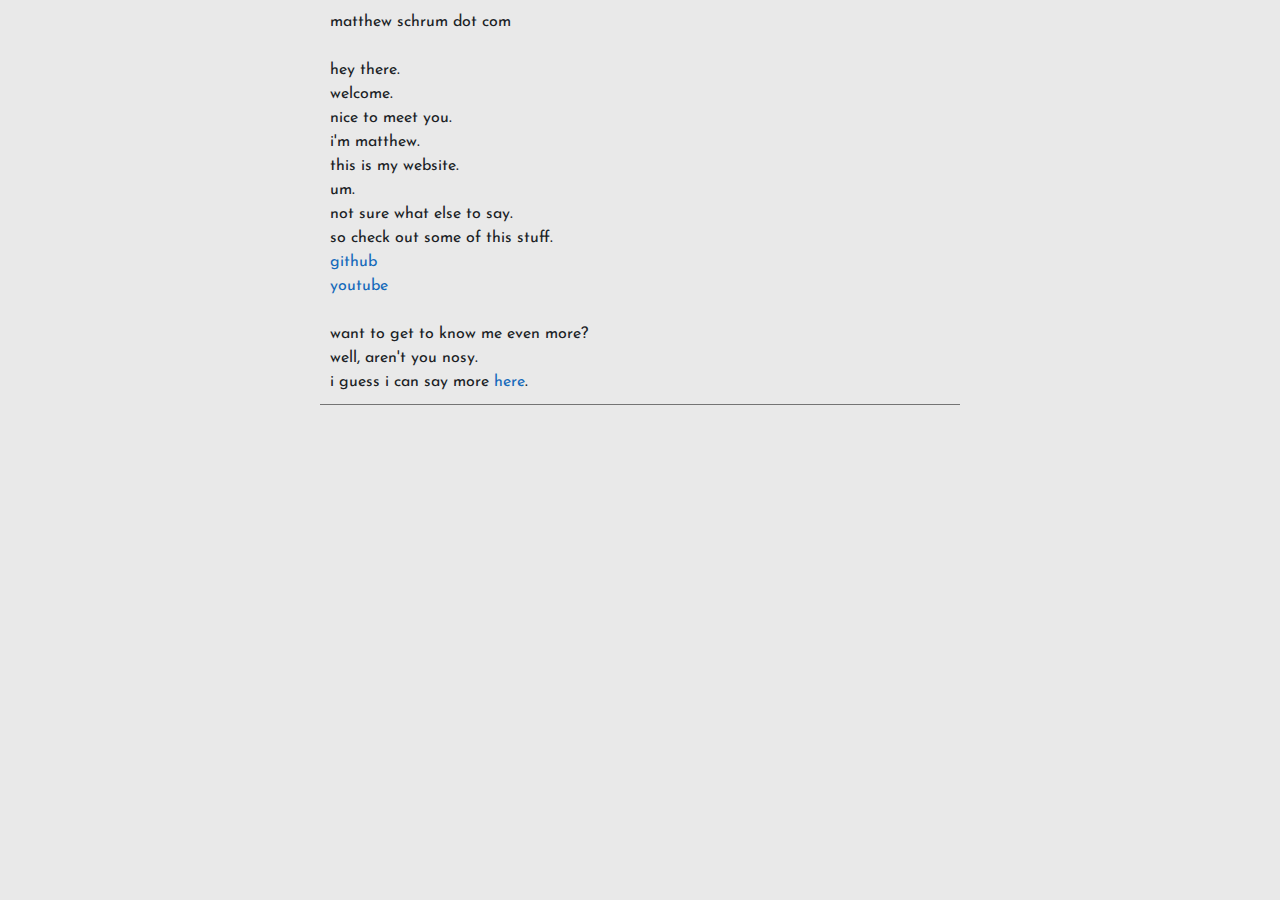
==== index.html @ 17025ac1 "initial commit" ====
<!DOCTYPE html>
<html lang="zxx">

<head>
    <meta charset="UTF-8">
    <meta name="description" content="matthewschrum.com">
    <meta name="keywords" content="programming, art, portfolio, resume, personal, gaming, developer, development">
    <meta name="viewport" content="width=device-width, initial-scale=1.0">
    <meta http-equiv="X-UA-Compatible" content="ie=edge">
    <title>matthew schrum</title>

    <!-- Google Font -->
    <link href="https://fonts.googleapis.com/css2?family=Play:wght@400;700&display=swap" rel="stylesheet">
    <link href="https://fonts.googleapis.com/css2?family=Josefin+Sans:wght@300;400;500;600;700&display=swap"
        rel="stylesheet">

    <!-- Css Styles -->
    <link rel="stylesheet" href="css/bootstrap.min.css" type="text/css">
    <link rel="stylesheet" href="css/font-awesome.min.css" type="text/css">
    <link rel="stylesheet" href="css/elegant-icons.css" type="text/css">
    <link rel="stylesheet" href="css/owl.carousel.min.css" type="text/css">
    <link rel="stylesheet" href="css/magnific-popup.css" type="text/css">
    <link rel="stylesheet" href="css/slicknav.min.css" type="text/css">
    <link rel="stylesheet" href="css/style.css" type="text/css">
	<link rel="stylesheet" href="css/custom.css" type="text/css">
</head>

<body>
    <!-- Page Preloder -->
    <div id="preloder">
        <div class="loader"></div>
    </div>
	
	<div class="maincontent">
		matthew schrum dot com<br/><br />
		hey there.<br />
		welcome.<br />
		nice to meet you.<br />
		i'm matthew.<br />
		this is my website.<br />
		um.<br />
		not sure what else to say.<br />
		so check out some of this stuff.<br />
		<a href="https://github.com/Slyvr">github</a><br />
		<a href="https://www.youtube.com/channel/UCF1z8R_51gC4aacyE3We5DA">youtube</a><br /><br />
		want to get to know me even more?<br />
		well, aren't you nosy.<br />
		i guess i can say more <a href="about.html">here</a>.<br />
		
	</div>

    <!-- Js Plugins -->
    <script src="js/jquery-3.3.1.min.js"></script>
    <script src="js/bootstrap.min.js"></script>
    <script src="js/jquery.magnific-popup.min.js"></script>
    <script src="js/mixitup.min.js"></script>
    <script src="js/masonry.pkgd.min.js"></script>
    <script src="js/jquery.slicknav.js"></script>
    <script src="js/owl.carousel.min.js"></script>
    <script src="js/main.js"></script>
</body>

</html>
---- css/elegant-icons.css ----
@font-face {
	font-family: 'ElegantIcons';
	src:url('../fonts/ElegantIcons.eot');
	src:url('../fonts/ElegantIcons.eot?#iefix') format('embedded-opentype'),
		url('../fonts/ElegantIcons.woff') format('woff'),
		url('../fonts/ElegantIcons.ttf') format('truetype'),
		url('../fonts/ElegantIcons.svg#ElegantIcons') format('svg');
	font-weight: normal;
	font-style: normal;
}

/* Use the following CSS code if you want to use data attributes for inserting your icons */
[data-icon]:before {
	font-family: 'ElegantIcons';
	content: attr(data-icon);
	speak: none;
	font-weight: normal;
	font-variant: normal;
	text-transform: none;
	line-height: 1;
	-webkit-font-smoothing: antialiased;
	-moz-osx-font-smoothing: grayscale;
}

/* Use the following CSS code if you want to have a class per icon */
/*
Instead of a list of all class selectors,
you can use the generic selector below, but it's slower:
[class*="your-class-prefix"] {
*/
.arrow_up, .arrow_down, .arrow_left, .arrow_right, .arrow_left-up, .arrow_right-up, .arrow_right-down, .arrow_left-down, .arrow-up-down, .arrow_up-down_alt, .arrow_left-right_alt, .arrow_left-right, .arrow_expand_alt2, .arrow_expand_alt, .arrow_condense, .arrow_expand, .arrow_move, .arrow_carrot-up, .arrow_carrot-down, .arrow_carrot-left, .arrow_carrot-right, .arrow_carrot-2up, .arrow_carrot-2down, .arrow_carrot-2left, .arrow_carrot-2right, .arrow_carrot-up_alt2, .arrow_carrot-down_alt2, .arrow_carrot-left_alt2, .arrow_carrot-right_alt2, .arrow_carrot-2up_alt2, .arrow_carrot-2down_alt2, .arrow_carrot-2left_alt2, .arrow_carrot-2right_alt2, .arrow_triangle-up, .arrow_triangle-down, .arrow_triangle-left, .arrow_triangle-right, .arrow_triangle-up_alt2, .arrow_triangle-down_alt2, .arrow_triangle-left_alt2, .arrow_triangle-right_alt2, .arrow_back, .icon_minus-06, .icon_plus, .icon_close, .icon_check, .icon_minus_alt2, .icon_plus_alt2, .icon_close_alt2, .icon_check_alt2, .icon_zoom-out_alt, .icon_zoom-in_alt, .icon_search, .icon_box-empty, .icon_box-selected, .icon_minus-box, .icon_plus-box, .icon_box-checked, .icon_circle-empty, .icon_circle-slelected, .icon_stop_alt2, .icon_stop, .icon_pause_alt2, .icon_pause, .icon_menu, .icon_menu-square_alt2, .icon_menu-circle_alt2, .icon_ul, .icon_ol, .icon_adjust-horiz, .icon_adjust-vert, .icon_document_alt, .icon_documents_alt, .icon_pencil, .icon_pencil-edit_alt, .icon_pencil-edit, .icon_folder-alt, .icon_folder-open_alt, .icon_folder-add_alt, .icon_info_alt, .icon_error-oct_alt, .icon_error-circle_alt, .icon_error-triangle_alt, .icon_question_alt2, .icon_question, .icon_comment_alt, .icon_chat_alt, .icon_vol-mute_alt, .icon_volume-low_alt, .icon_volume-high_alt, .icon_quotations, .icon_quotations_alt2, .icon_clock_alt, .icon_lock_alt, .icon_lock-open_alt, .icon_key_alt, .icon_cloud_alt, .icon_cloud-upload_alt, .icon_cloud-download_alt, .icon_image, .icon_images, .icon_lightbulb_alt, .icon_gift_alt, .icon_house_alt, .icon_genius, .icon_mobile, .icon_tablet, .icon_laptop, .icon_desktop, .icon_camera_alt, .icon_mail_alt, .icon_cone_alt, .icon_ribbon_alt, .icon_bag_alt, .icon_creditcard, .icon_cart_alt, .icon_paperclip, .icon_tag_alt, .icon_tags_alt, .icon_trash_alt, .icon_cursor_alt, .icon_mic_alt, .icon_compass_alt, .icon_pin_alt, .icon_pushpin_alt, .icon_map_alt, .icon_drawer_alt, .icon_toolbox_alt, .icon_book_alt, .icon_calendar, .icon_film, .icon_table, .icon_contacts_alt, .icon_headphones, .icon_lifesaver, .icon_piechart, .icon_refresh, .icon_link_alt, .icon_link, .icon_loading, .icon_blocked, .icon_archive_alt, .icon_heart_alt, .icon_star_alt, .icon_star-half_alt, .icon_star, .icon_star-half, .icon_tools, .icon_tool, .icon_cog, .icon_cogs, .arrow_up_alt, .arrow_down_alt, .arrow_left_alt, .arrow_right_alt, .arrow_left-up_alt, .arrow_right-up_alt, .arrow_right-down_alt, .arrow_left-down_alt, .arrow_condense_alt, .arrow_expand_alt3, .arrow_carrot_up_alt, .arrow_carrot-down_alt, .arrow_carrot-left_alt, .arrow_carrot-right_alt, .arrow_carrot-2up_alt, .arrow_carrot-2dwnn_alt, .arrow_carrot-2left_alt, .arrow_carrot-2right_alt, .arrow_triangle-up_alt, .arrow_triangle-down_alt, .arrow_triangle-left_alt, .arrow_triangle-right_alt, .icon_minus_alt, .icon_plus_alt, .icon_close_alt, .icon_check_alt, .icon_zoom-out, .icon_zoom-in, .icon_stop_alt, .icon_menu-square_alt, .icon_menu-circle_alt, .icon_document, .icon_documents, .icon_pencil_alt, .icon_folder, .icon_folder-open, .icon_folder-add, .icon_folder_upload, .icon_folder_download, .icon_info, .icon_error-circle, .icon_error-oct, .icon_error-triangle, .icon_question_alt, .icon_comment, .icon_chat, .icon_vol-mute, .icon_volume-low, .icon_volume-high, .icon_quotations_alt, .icon_clock, .icon_lock, .icon_lock-open, .icon_key, .icon_cloud, .icon_cloud-upload, .icon_cloud-download, .icon_lightbulb, .icon_gift, .icon_house, .icon_camera, .icon_mail, .icon_cone, .icon_ribbon, .icon_bag, .icon_cart, .icon_tag, .icon_tags, .icon_trash, .icon_cursor, .icon_mic, .icon_compass, .icon_pin, .icon_pushpin, .icon_map, .icon_drawer, .icon_toolbox, .icon_book, .icon_contacts, .icon_archive, .icon_heart, .icon_profile, .icon_group, .icon_grid-2x2, .icon_grid-3x3, .icon_music, .icon_pause_alt, .icon_phone, .icon_upload, .icon_download, .social_facebook, .social_twitter, .social_pinterest, .social_googleplus, .social_tumblr, .social_tumbleupon, .social_wordpress, .social_instagram, .social_dribbble, .social_vimeo, .social_linkedin, .social_rss, .social_deviantart, .social_share, .social_myspace, .social_skype, .social_youtube, .social_picassa, .social_googledrive, .social_flickr, .social_blogger, .social_spotify, .social_delicious, .social_facebook_circle, .social_twitter_circle, .social_pinterest_circle, .social_googleplus_circle, .social_tumblr_circle, .social_stumbleupon_circle, .social_wordpress_circle, .social_instagram_circle, .social_dribbble_circle, .social_vimeo_circle, .social_linkedin_circle, .social_rss_circle, .social_deviantart_circle, .social_share_circle, .social_myspace_circle, .social_skype_circle, .social_youtube_circle, .social_picassa_circle, .social_googledrive_alt2, .social_flickr_circle, .social_blogger_circle, .social_spotify_circle, .social_delicious_circle, .social_facebook_square, .social_twitter_square, .social_pinterest_square, .social_googleplus_square, .social_tumblr_square, .social_stumbleupon_square, .social_wordpress_square, .social_instagram_square, .social_dribbble_square, .social_vimeo_square, .social_linkedin_square, .social_rss_square, .social_deviantart_square, .social_share_square, .social_myspace_square, .social_skype_square, .social_youtube_square, .social_picassa_square, .social_googledrive_square, .social_flickr_square, .social_blogger_square, .social_spotify_square, .social_delicious_square, .icon_printer, .icon_calulator, .icon_building, .icon_floppy, .icon_drive, .icon_search-2, .icon_id, .icon_id-2, .icon_puzzle, .icon_like, .icon_dislike, .icon_mug, .icon_currency, .icon_wallet, .icon_pens, .icon_easel, .icon_flowchart, .icon_datareport, .icon_briefcase, .icon_shield, .icon_percent, .icon_globe, .icon_globe-2, .icon_target, .icon_hourglass, .icon_balance, .icon_rook, .icon_printer-alt, .icon_calculator_alt, .icon_building_alt, .icon_floppy_alt, .icon_drive_alt, .icon_search_alt, .icon_id_alt, .icon_id-2_alt, .icon_puzzle_alt, .icon_like_alt, .icon_dislike_alt, .icon_mug_alt, .icon_currency_alt, .icon_wallet_alt, .icon_pens_alt, .icon_easel_alt, .icon_flowchart_alt, .icon_datareport_alt, .icon_briefcase_alt, .icon_shield_alt, .icon_percent_alt, .icon_globe_alt, .icon_clipboard {
	font-family: 'ElegantIcons';
	speak: none;
	font-style: normal;
	font-weight: normal;
	font-variant: normal;
	text-transform: none;
	line-height: 1;
	-webkit-font-smoothing: antialiased;
}
.arrow_up:before {
	content: "\21";
}
.arrow_down:before {
	content: "\22";
}
.arrow_left:before {
	content: "\23";
}
.arrow_right:before {
	content: "\24";
}
.arrow_left-up:before {
	content: "\25";
}
.arrow_right-up:before {
	content: "\26";
}
.arrow_right-down:before {
	content: "\27";
}
.arrow_left-down:before {
	content: "\28";
}
.arrow-up-down:before {
	content: "\29";
}
.arrow_up-down_alt:before {
	content: "\2a";
}
.arrow_left-right_alt:before {
	content: "\2b";
}
.arrow_left-right:before {
	content: "\2c";
}
.arrow_expand_alt2:before {
	content: "\2d";
}
.arrow_expand_alt:before {
	content: "\2e";
}
.arrow_condense:before {
	content: "\2f";
}
.arrow_expand:before {
	content: "\30";
}
.arrow_move:before {
	content: "\31";
}
.arrow_carrot-up:before {
	content: "\32";
}
.arrow_carrot-down:before {
	content: "\33";
}
.arrow_carrot-left:before {
	content: "\34";
}
.arrow_carrot-right:before {
	content: "\35";
}
.arrow_carrot-2up:before {
	content: "\36";
}
.arrow_carrot-2down:before {
	content: "\37";
}
.arrow_carrot-2left:before {
	content: "\38";
}
.arrow_carrot-2right:before {
	content: "\39";
}
.arrow_carrot-up_alt2:before {
	content: "\3a";
}
.arrow_carrot-down_alt2:before {
	content: "\3b";
}
.arrow_carrot-left_alt2:before {
	content: "\3c";
}
.arrow_carrot-right_alt2:before {
	content: "\3d";
}
.arrow_carrot-2up_alt2:before {
	content: "\3e";
}
.arrow_carrot-2down_alt2:before {
	content: "\3f";
}
.arrow_carrot-2left_alt2:before {
	content: "\40";
}
.arrow_carrot-2right_alt2:before {
	content: "\41";
}
.arrow_triangle-up:before {
	content: "\42";
}
.arrow_triangle-down:before {
	content: "\43";
}
.arrow_triangle-left:before {
	content: "\44";
}
.arrow_triangle-right:before {
	content: "\45";
}
.arrow_triangle-up_alt2:before {
	content: "\46";
}
.arrow_triangle-down_alt2:before {
	content: "\47";
}
.arrow_triangle-left_alt2:before {
	content: "\48";
}
.arrow_triangle-right_alt2:before {
	content: "\49";
}
.arrow_back:before {
	content: "\4a";
}
.icon_minus-06:before {
	content: "\4b";
}
.icon_plus:before {
	content: "\4c";
}
.icon_close:before {
	content: "\4d";
}
.icon_check:before {
	content: "\4e";
}
.icon_minus_alt2:before {
	content: "\4f";
}
.icon_plus_alt2:before {
	content: "\50";
}
.icon_close_alt2:before {
	content: "\51";
}
.icon_check_alt2:before {
	content: "\52";
}
.icon_zoom-out_alt:before {
	content: "\53";
}
.icon_zoom-in_alt:before {
	content: "\54";
}
.icon_search:before {
	content: "\55";
}
.icon_box-empty:before {
	content: "\56";
}
.icon_box-selected:before {
	content: "\57";
}
.icon_minus-box:before {
	content: "\58";
}
.icon_plus-box:before {
	content: "\59";
}
.icon_box-checked:before {
	content: "\5a";
}
.icon_circle-empty:before {
	content: "\5b";
}
.icon_circle-slelected:before {
	content: "\5c";
}
.icon_stop_alt2:before {
	content: "\5d";
}
.icon_stop:before {
	content: "\5e";
}
.icon_pause_alt2:before {
	content: "\5f";
}
.icon_pause:before {
	content: "\60";
}
.icon_menu:before {
	content: "\61";
}
.icon_menu-square_alt2:before {
	content: "\62";
}
.icon_menu-circle_alt2:before {
	content: "\63";
}
.icon_ul:before {
	content: "\64";
}
.icon_ol:before {
	content: "\65";
}
.icon_adjust-horiz:before {
	content: "\66";
}
.icon_adjust-vert:before {
	content: "\67";
}
.icon_document_alt:before {
	content: "\68";
}
.icon_documents_alt:before {
	content: "\69";
}
.icon_pencil:before {
	content: "\6a";
}
.icon_pencil-edit_alt:before {
	content: "\6b";
}
.icon_pencil-edit:before {
	content: "\6c";
}
.icon_folder-alt:before {
	content: "\6d";
}
.icon_folder-open_alt:before {
	content: "\6e";
}
.icon_folder-add_alt:before {
	content: "\6f";
}
.icon_info_alt:before {
	content: "\70";
}
.icon_error-oct_alt:before {
	content: "\71";
}
.icon_error-circle_alt:before {
	content: "\72";
}
.icon_error-triangle_alt:before {
	content: "\73";
}
.icon_question_alt2:before {
	content: "\74";
}
.icon_question:before {
	content: "\75";
}
.icon_comment_alt:before {
	content: "\76";
}
.icon_chat_alt:before {
	content: "\77";
}
.icon_vol-mute_alt:before {
	content: "\78";
}
.icon_volume-low_alt:before {
	content: "\79";
}
.icon_volume-high_alt:before {
	content: "\7a";
}
.icon_quotations:before {
	content: "\7b";
}
.icon_quotations_alt2:before {
	content: "\7c";
}
.icon_clock_alt:before {
	content: "\7d";
}
.icon_lock_alt:before {
	content: "\7e";
}
.icon_lock-open_alt:before {
	content: "\e000";
}
.icon_key_alt:before {
	content: "\e001";
}
.icon_cloud_alt:before {
	content: "\e002";
}
.icon_cloud-upload_alt:before {
	content: "\e003";
}
.icon_cloud-download_alt:before {
	content: "\e004";
}
.icon_image:before {
	content: "\e005";
}
.icon_images:before {
	content: "\e006";
}
.icon_lightbulb_alt:before {
	content: "\e007";
}
.icon_gift_alt:before {
	content: "\e008";
}
.icon_house_alt:before {
	content: "\e009";
}
.icon_genius:before {
	content: "\e00a";
}
.icon_mobile:before {
	content: "\e00b";
}
.icon_tablet:before {
	content: "\e00c";
}
.icon_laptop:before {
	content: "\e00d";
}
.icon_desktop:before {
	content: "\e00e";
}
.icon_camera_alt:before {
	content: "\e00f";
}
.icon_mail_alt:before {
	content: "\e010";
}
.icon_cone_alt:before {
	content: "\e011";
}
.icon_ribbon_alt:before {
	content: "\e012";
}
.icon_bag_alt:before {
	content: "\e013";
}
.icon_creditcard:before {
	content: "\e014";
}
.icon_cart_alt:before {
	content: "\e015";
}
.icon_paperclip:before {
	content: "\e016";
}
.icon_tag_alt:before {
	content: "\e017";
}
.icon_tags_alt:before {
	content: "\e018";
}
.icon_trash_alt:before {
	content: "\e019";
}
.icon_cursor_alt:before {
	content: "\e01a";
}
.icon_mic_alt:before {
	content: "\e01b";
}
.icon_compass_alt:before {
	content: "\e01c";
}
.icon_pin_alt:before {
	content: "\e01d";
}
.icon_pushpin_alt:before {
	content: "\e01e";
}
.icon_map_alt:before {
	content: "\e01f";
}
.icon_drawer_alt:before {
	content: "\e020";
}
.icon_toolbox_alt:before {
	content: "\e021";
}
.icon_book_alt:before {
	content: "\e022";
}
.icon_calendar:before {
	content: "\e023";
}
.icon_film:before {
	content: "\e024";
}
.icon_table:before {
	content: "\e025";
}
.icon_contacts_alt:before {
	content: "\e026";
}
.icon_headphones:before {
	content: "\e027";
}
.icon_lifesaver:before {
	content: "\e028";
}
.icon_piechart:before {
	content: "\e029";
}
.icon_refresh:before {
	content: "\e02a";
}
.icon_link_alt:before {
	content: "\e02b";
}
.icon_link:before {
	content: "\e02c";
}
.icon_loading:before {
	content: "\e02d";
}
.icon_blocked:before {
	content: "\e02e";
}
.icon_archive_alt:before {
	content: "\e02f";
}
.icon_heart_alt:before {
	content: "\e030";
}
.icon_star_alt:before {
	content: "\e031";
}
.icon_star-half_alt:before {
	content: "\e032";
}
.icon_star:before {
	content: "\e033";
}
.icon_star-half:before {
	content: "\e034";
}
.icon_tools:before {
	content: "\e035";
}
.icon_tool:before {
	content: "\e036";
}
.icon_cog:before {
	content: "\e037";
}
.icon_cogs:before {
	content: "\e038";
}
.arrow_up_alt:before {
	content: "\e039";
}
.arrow_down_alt:before {
	content: "\e03a";
}
.arrow_left_alt:before {
	content: "\e03b";
}
.arrow_right_alt:before {
	content: "\e03c";
}
.arrow_left-up_alt:before {
	content: "\e03d";
}
.arrow_right-up_alt:before {
	content: "\e03e";
}
.arrow_right-down_alt:before {
	content: "\e03f";
}
.arrow_left-down_alt:before {
	content: "\e040";
}
.arrow_condense_alt:before {
	content: "\e041";
}
.arrow_expand_alt3:before {
	content: "\e042";
}
.arrow_carrot_up_alt:before {
	content: "\e043";
}
.arrow_carrot-down_alt:before {
	content: "\e044";
}
.arrow_carrot-left_alt:before {
	content: "\e045";
}
.arrow_carrot-right_alt:before {
	content: "\e046";
}
.arrow_carrot-2up_alt:before {
	content: "\e047";
}
.arrow_carrot-2dwnn_alt:before {
	content: "\e048";
}
.arrow_carrot-2left_alt:before {
	content: "\e049";
}
.arrow_carrot-2right_alt:before {
	content: "\e04a";
}
.arrow_triangle-up_alt:before {
	content: "\e04b";
}
.arrow_triangle-down_alt:before {
	content: "\e04c";
}
.arrow_triangle-left_alt:before {
	content: "\e04d";
}
.arrow_triangle-right_alt:before {
	content: "\e04e";
}
.icon_minus_alt:before {
	content: "\e04f";
}
.icon_plus_alt:before {
	content: "\e050";
}
.icon_close_alt:before {
	content: "\e051";
}
.icon_check_alt:before {
	content: "\e052";
}
.icon_zoom-out:before {
	content: "\e053";
}
.icon_zoom-in:before {
	content: "\e054";
}
.icon_stop_alt:before {
	content: "\e055";
}
.icon_menu-square_alt:before {
	content: "\e056";
}
.icon_menu-circle_alt:before {
	content: "\e057";
}
.icon_document:before {
	content: "\e058";
}
.icon_documents:before {
	content: "\e059";
}
.icon_pencil_alt:before {
	content: "\e05a";
}
.icon_folder:before {
	content: "\e05b";
}
.icon_folder-open:before {
	content: "\e05c";
}
.icon_folder-add:before {
	content: "\e05d";
}
.icon_folder_upload:before {
	content: "\e05e";
}
.icon_folder_download:before {
	content: "\e05f";
}
.icon_info:before {
	content: "\e060";
}
.icon_error-circle:before {
	content: "\e061";
}
.icon_error-oct:before {
	content: "\e062";
}
.icon_error-triangle:before {
	content: "\e063";
}
.icon_question_alt:before {
	content: "\e064";
}
.icon_comment:before {
	content: "\e065";
}
.icon_chat:before {
	content: "\e066";
}
.icon_vol-mute:before {
	content: "\e067";
}
.icon_volume-low:before {
	content: "\e068";
}
.icon_volume-high:before {
	content: "\e069";
}
.icon_quotations_alt:before {
	content: "\e06a";
}
.icon_clock:before {
	content: "\e06b";
}
.icon_lock:before {
	content: "\e06c";
}
.icon_lock-open:before {
	content: "\e06d";
}
.icon_key:before {
	content: "\e06e";
}
.icon_cloud:before {
	content: "\e06f";
}
.icon_cloud-upload:before {
	content: "\e070";
}
.icon_cloud-download:before {
	content: "\e071";
}
.icon_lightbulb:before {
	content: "\e072";
}
.icon_gift:before {
	content: "\e073";
}
.icon_house:before {
	content: "\e074";
}
.icon_camera:before {
	content: "\e075";
}
.icon_mail:before {
	content: "\e076";
}
.icon_cone:before {
	content: "\e077";
}
.icon_ribbon:before {
	content: "\e078";
}
.icon_bag:before {
	content: "\e079";
}
.icon_cart:before {
	content: "\e07a";
}
.icon_tag:before {
	content: "\e07b";
}
.icon_tags:before {
	content: "\e07c";
}
.icon_trash:before {
	content: "\e07d";
}
.icon_cursor:before {
	content: "\e07e";
}
.icon_mic:before {
	content: "\e07f";
}
.icon_compass:before {
	content: "\e080";
}
.icon_pin:before {
	content: "\e081";
}
.icon_pushpin:before {
	content: "\e082";
}
.icon_map:before {
	content: "\e083";
}
.icon_drawer:before {
	content: "\e084";
}
.icon_toolbox:before {
	content: "\e085";
}
.icon_book:before {
	content: "\e086";
}
.icon_contacts:before {
	content: "\e087";
}
.icon_archive:before {
	content: "\e088";
}
.icon_heart:before {
	content: "\e089";
}
.icon_profile:before {
	content: "\e08a";
}
.icon_group:before {
	content: "\e08b";
}
.icon_grid-2x2:before {
	content: "\e08c";
}
.icon_grid-3x3:before {
	content: "\e08d";
}
.icon_music:before {
	content: "\e08e";
}
.icon_pause_alt:before {
	content: "\e08f";
}
.icon_phone:before {
	content: "\e090";
}
.icon_upload:before {
	content: "\e091";
}
.icon_download:before {
	content: "\e092";
}
.social_facebook:before {
	content: "\e093";
}
.social_twitter:before {
	content: "\e094";
}
.social_pinterest:before {
	content: "\e095";
}
.social_googleplus:before {
	content: "\e096";
}
.social_tumblr:before {
	content: "\e097";
}
.social_tumbleupon:before {
	content: "\e098";
}
.social_wordpress:before {
	content: "\e099";
}
.social_instagram:before {
	content: "\e09a";
}
.social_dribbble:before {
	content: "\e09b";
}
.social_vimeo:before {
	content: "\e09c";
}
.social_linkedin:before {
	content: "\e09d";
}
.social_rss:before {
	content: "\e09e";
}
.social_deviantart:before {
	content: "\e09f";
}
.social_share:before {
	content: "\e0a0";
}
.social_myspace:before {
	content: "\e0a1";
}
.social_skype:before {
	content: "\e0a2";
}
.social_youtube:before {
	content: "\e0a3";
}
.social_picassa:before {
	content: "\e0a4";
}
.social_googledrive:before {
	content: "\e0a5";
}
.social_flickr:before {
	content: "\e0a6";
}
.social_blogger:before {
	content: "\e0a7";
}
.social_spotify:before {
	content: "\e0a8";
}
.social_delicious:before {
	content: "\e0a9";
}
.social_facebook_circle:before {
	content: "\e0aa";
}
.social_twitter_circle:before {
	content: "\e0ab";
}
.social_pinterest_circle:before {
	content: "\e0ac";
}
.social_googleplus_circle:before {
	content: "\e0ad";
}
.social_tumblr_circle:before {
	content: "\e0ae";
}
.social_stumbleupon_circle:before {
	content: "\e0af";
}
.social_wordpress_circle:before {
	content: "\e0b0";
}
.social_instagram_circle:before {
	content: "\e0b1";
}
.social_dribbble_circle:before {
	content: "\e0b2";
}
.social_vimeo_circle:before {
	content: "\e0b3";
}
.social_linkedin_circle:before {
	content: "\e0b4";
}
.social_rss_circle:before {
	content: "\e0b5";
}
.social_deviantart_circle:before {
	content: "\e0b6";
}
.social_share_circle:before {
	content: "\e0b7";
}
.social_myspace_circle:before {
	content: "\e0b8";
}
.social_skype_circle:before {
	content: "\e0b9";
}
.social_youtube_circle:before {
	content: "\e0ba";
}
.social_picassa_circle:before {
	content: "\e0bb";
}
.social_googledrive_alt2:before {
	content: "\e0bc";
}
.social_flickr_circle:before {
	content: "\e0bd";
}
.social_blogger_circle:before {
	content: "\e0be";
}
.social_spotify_circle:before {
	content: "\e0bf";
}
.social_delicious_circle:before {
	content: "\e0c0";
}
.social_facebook_square:before {
	content: "\e0c1";
}
.social_twitter_square:before {
	content: "\e0c2";
}
.social_pinterest_square:before {
	content: "\e0c3";
}
.social_googleplus_square:before {
	content: "\e0c4";
}
.social_tumblr_square:before {
	content: "\e0c5";
}
.social_stumbleupon_square:before {
	content: "\e0c6";
}
.social_wordpress_square:before {
	content: "\e0c7";
}
.social_instagram_square:before {
	content: "\e0c8";
}
.social_dribbble_square:before {
	content: "\e0c9";
}
.social_vimeo_square:before {
	content: "\e0ca";
}
.social_linkedin_square:before {
	content: "\e0cb";
}
.social_rss_square:before {
	content: "\e0cc";
}
.social_deviantart_square:before {
	content: "\e0cd";
}
.social_share_square:before {
	content: "\e0ce";
}
.social_myspace_square:before {
	content: "\e0cf";
}
.social_skype_square:before {
	content: "\e0d0";
}
.social_youtube_square:before {
	content: "\e0d1";
}
.social_picassa_square:before {
	content: "\e0d2";
}
.social_googledrive_square:before {
	content: "\e0d3";
}
.social_flickr_square:before {
	content: "\e0d4";
}
.social_blogger_square:before {
	content: "\e0d5";
}
.social_spotify_square:before {
	content: "\e0d6";
}
.social_delicious_square:before {
	content: "\e0d7";
}
.icon_printer:before {
	content: "\e103";
}
.icon_calulator:before {
	content: "\e0ee";
}
.icon_building:before {
	content: "\e0ef";
}
.icon_floppy:before {
	content: "\e0e8";
}
.icon_drive:before {
	content: "\e0ea";
}
.icon_search-2:before {
	content: "\e101";
}
.icon_id:before {
	content: "\e107";
}
.icon_id-2:before {
	content: "\e108";
}
.icon_puzzle:before {
	content: "\e102";
}
.icon_like:before {
	content: "\e106";
}
.icon_dislike:before {
	content: "\e0eb";
}
.icon_mug:before {
	content: "\e105";
}
.icon_currency:before {
	content: "\e0ed";
}
.icon_wallet:before {
	content: "\e100";
}
.icon_pens:before {
	content: "\e104";
}
.icon_easel:before {
	content: "\e0e9";
}
.icon_flowchart:before {
	content: "\e109";
}
.icon_datareport:before {
	content: "\e0ec";
}
.icon_briefcase:before {
	content: "\e0fe";
}
.icon_shield:before {
	content: "\e0f6";
}
.icon_percent:before {
	content: "\e0fb";
}
.icon_globe:before {
	content: "\e0e2";
}
.icon_globe-2:before {
	content: "\e0e3";
}
.icon_target:before {
	content: "\e0f5";
}
.icon_hourglass:before {
	content: "\e0e1";
}
.icon_balance:before {
	content: "\e0ff";
}
.icon_rook:before {
	content: "\e0f8";
}
.icon_printer-alt:before {
	content: "\e0fa";
}
.icon_calculator_alt:before {
	content: "\e0e7";
}
.icon_building_alt:before {
	content: "\e0fd";
}
.icon_floppy_alt:before {
	content: "\e0e4";
}
.icon_drive_alt:before {
	content: "\e0e5";
}
.icon_search_alt:before {
	content: "\e0f7";
}
.icon_id_alt:before {
	content: "\e0e0";
}
.icon_id-2_alt:before {
	content: "\e0fc";
}
.icon_puzzle_alt:before {
	content: "\e0f9";
}
.icon_like_alt:before {
	content: "\e0dd";
}
.icon_dislike_alt:before {
	content: "\e0f1";
}
.icon_mug_alt:before {
	content: "\e0dc";
}
.icon_currency_alt:before {
	content: "\e0f3";
}
.icon_wallet_alt:before {
	content: "\e0d8";
}
.icon_pens_alt:before {
	content: "\e0db";
}
.icon_easel_alt:before {
	content: "\e0f0";
}
.icon_flowchart_alt:before {
	content: "\e0df";
}
.icon_datareport_alt:before {
	content: "\e0f2";
}
.icon_briefcase_alt:before {
	content: "\e0f4";
}
.icon_shield_alt:before {
	content: "\e0d9";
}
.icon_percent_alt:before {
	content: "\e0da";
}
.icon_globe_alt:before {
	content: "\e0de";
}
.icon_clipboard:before {
	content: "\e0e6";
}


	.glyph {
		float: left;
		text-align: center;
		padding: .75em;
		margin: .4em 1.5em .75em 0;
		width: 6em;
text-shadow: none;
	}
        .glyph_big {
        font-size: 128px;
        color: #59c5dc;
        float: left;
        margin-right: 20px;
        }

        .glyph div { padding-bottom: 10px;}

	.glyph input {
		font-family: consolas, monospace;
		font-size: 12px;
		width: 100%;
		text-align: center;
		border: 0;
		box-shadow: 0 0 0 1px #ccc;
		padding: .2em;
                -moz-border-radius: 5px;
                -webkit-border-radius: 5px;
	}
	.centered {
		margin-left: auto;
		margin-right: auto;
	}
	.glyph .fs1 {
		font-size: 2em;
	}
---- css/style.css ----
/******************************************************************
  Template Name: Dreams
  Description: Dreams wedding template
  Author: Colorib
  Author URI: https://colorlib.com/
  Version: 1.0
  Created: Colorib
******************************************************************/
/*------------------------------------------------------------------
[Table of contents]

1.  Template default CSS
	1.1	Variables
	1.2	Mixins
	1.3	Flexbox
	1.4	Reset
2.  Helper Css
3.  Header Section
4.  Hero Section
5.  Services Section
6.  Counter Section
7.  Team Section
8.  Latest Section
9.  Contact
10.  Footer Style
-------------------------------------------------------------------*/
/*----------------------------------------*/
/* Template default CSS
/*----------------------------------------*/
html,
body {
  height: 100%;
  font-family: "Josefin Sans", sans-serif;
  -webkit-font-smoothing: antialiased;
}

h1,
h2,
h3,
h4,
h5,
h6 {
  margin: 0;
  color: #111111;
  font-weight: 400;
  font-family: "Play", sans-serif;
}

h1 {
  font-size: 70px;
}

h2 {
  font-size: 36px;
}

h3 {
  font-size: 30px;
}

h4 {
  font-size: 24px;
}

h5 {
  font-size: 18px;
}

h6 {
  font-size: 16px;
}

p {
  font-size: 16px;
  font-family: "Josefin Sans", sans-serif;
  color: #adadad;
  font-weight: 400;
  line-height: 26px;
  margin: 0 0 15px 0;
}

img {
  max-width: 100%;
}

input:focus,
select:focus,
button:focus,
textarea:focus {
  outline: none;
}

a{
	color: #1874cd;
}

a:hover,
a:focus {
  text-decoration: none;
  outline: none;
  color: #78bcff;
}

ul,
ol {
  padding: 0;
  margin: 0;
}

/*---------------------
  Helper CSS
-----------------------*/
.section-title {
  margin-bottom: 50px;
}
.section-title.center-title {
  text-align: center;
}
.section-title.center-title h2:after {
  right: 0;
  margin: 0 auto;
}
.section-title span {
  color: #ffffff;
  display: block;
  font-size: 16px;
  letter-spacing: 2px;
  text-transform: uppercase;
  margin-bottom: 6px;
}
.section-title h2 {
  color: #ffffff;
  font-weight: 700;
  text-transform: uppercase;
  position: relative;
  padding-bottom: 25px;
}
.section-title h2:after {
  position: absolute;
  left: 0;
  bottom: 0;
  height: 5px;
  width: 70px;
  background: #00bfe7;
  content: "";
}

.set-bg {
  background-repeat: no-repeat;
  background-size: cover;
  background-position: top center;
}

.spad {
  padding-top: 100px;
  padding-bottom: 100px;
}

.text-white h1,
.text-white h2,
.text-white h3,
.text-white h4,
.text-white h5,
.text-white h6,
.text-white p,
.text-white span,
.text-white li,
.text-white a {
  color: #fff;
}

/* buttons */
.primary-btn {
  display: inline-block;
  font-size: 15px;
  font-family: "Play", sans-serif;
  font-weight: 700;
  padding: 14px 32px 12px;
  color: #ffffff;
  text-transform: uppercase;
  letter-spacing: 2px;
  position: relative;
  z-index: 1;
}
.primary-btn:hover:before {
  height: 100%;
  width: 100%;
}
.primary-btn:hover:after {
  height: 100%;
  width: 100%;
}
.primary-btn:before {
  position: absolute;
  left: 0;
  top: 0;
  height: 30px;
  width: 30px;
  border-left: 2px solid #00bfe7;
  border-top: 2px solid #00bfe7;
  content: "";
  z-index: -1;
  -webkit-transition: all, 0.7s;
  -o-transition: all, 0.7s;
  transition: all, 0.7s;
}
.primary-btn:after {
  position: absolute;
  right: 0;
  bottom: 0;
  height: 30px;
  width: 30px;
  border-right: 2px solid #00bfe7;
  border-bottom: 2px solid #00bfe7;
  content: "";
  z-index: -1;
  -webkit-transition: all, 0.7s;
  -o-transition: all, 0.7s;
  transition: all, 0.7s;
}

.site-btn {
  font-size: 15px;
  color: #ffffff;
  background: #00bfe7;
  font-family: "Play", sans-serif;
  font-weight: 700;
  border: none;
  display: inline-block;
  text-transform: uppercase;
  letter-spacing: 2px;
  padding: 14px 34px 12px;
  width: 100%;
}

/* Preloder */
#preloder {
  position: fixed;
  width: 100%;
  height: 100%;
  top: 0;
  left: 0;
  z-index: 999999;
  background: #000;
}

.loader {
  width: 40px;
  height: 40px;
  position: absolute;
  top: 50%;
  left: 50%;
  margin-top: -13px;
  margin-left: -13px;
  border-radius: 60px;
  animation: loader 0.8s linear infinite;
  -webkit-animation: loader 0.8s linear infinite;
}

@keyframes loader {
  0% {
    -webkit-transform: rotate(0deg);
    transform: rotate(0deg);
    border: 4px solid #f44336;
    border-left-color: transparent;
  }
  50% {
    -webkit-transform: rotate(180deg);
    transform: rotate(180deg);
    border: 4px solid #673ab7;
    border-left-color: transparent;
  }
  100% {
    -webkit-transform: rotate(360deg);
    transform: rotate(360deg);
    border: 4px solid #f44336;
    border-left-color: transparent;
  }
}
@-webkit-keyframes loader {
  0% {
    -webkit-transform: rotate(0deg);
    border: 4px solid #f44336;
    border-left-color: transparent;
  }
  50% {
    -webkit-transform: rotate(180deg);
    border: 4px solid #673ab7;
    border-left-color: transparent;
  }
  100% {
    -webkit-transform: rotate(360deg);
    border: 4px solid #f44336;
    border-left-color: transparent;
  }
}
/*---------------------
  Header
-----------------------*/
.header {
  position: absolute;
  left: 0;
  top: 0;
  width: 100%;
  background: transparent;
  border-bottom: 1px solid rgba(255, 255, 255, 0.1);
  z-index: 9;
}

.header__logo {
  padding: 30px 0;
}
.header__logo a {
  display: inline-block;
}

.header__nav__option {
  text-align: right;
  padding: 28px 0px;
}

.header__nav__menu {
  display: inline-block;
  margin-right: 45px;
}
.header__nav__menu ul li {
  list-style: none;
  display: inline-block;
  margin-right: 45px;
  position: relative;
}
.header__nav__menu ul li.active a:after {
  -webkit-transform: scale(1);
      -ms-transform: scale(1);
          transform: scale(1);
}
.header__nav__menu ul li:hover a:after {
  -webkit-transform: scale(1);
      -ms-transform: scale(1);
          transform: scale(1);
}
.header__nav__menu ul li:hover .dropdown {
  top: 34px;
  opacity: 1;
  visibility: visible;
}
.header__nav__menu ul li:last-child {
  margin-right: 0;
}
.header__nav__menu ul li .dropdown {
  position: absolute;
  left: 0;
  top: 60px;
  width: 140px;
  background: #ffffff;
  text-align: left;
  padding: 2px 0;
  z-index: 9;
  opacity: 0;
  visibility: hidden;
  -webkit-transition: all, 0.3s;
  -o-transition: all, 0.3s;
  transition: all, 0.3s;
}
.header__nav__menu ul li .dropdown li {
  display: block;
  margin-right: 0;
}
.header__nav__menu ul li .dropdown li a {
  font-size: 14px;
  color: #111111;
  padding: 8px 20px;
  text-transform: capitalize;
}
.header__nav__menu ul li .dropdown li a:after {
  display: none;
}
.header__nav__menu ul li a {
  font-size: 15px;
  font-family: "Play", sans-serif;
  color: #ffffff;
  display: block;
  text-transform: uppercase;
  position: relative;
  padding: 6px 0;
}
.header__nav__menu ul li a:after {
  position: absolute;
  left: 0;
  bottom: 0;
  width: 100%;
  height: 2px;
  background: #00bfe7;
  content: "";
  -webkit-transform: scale(0);
      -ms-transform: scale(0);
          transform: scale(0);
  -webkit-transition: all, 0.3s;
  -o-transition: all, 0.3s;
  transition: all, 0.3s;
}

.header__nav__social {
  display: inline-block;
  position: relative;
  padding-left: 50px;
}
.header__nav__social:before {
  position: absolute;
  left: 0;
  top: 4px;
  height: 13px;
  width: 1px;
  background: rgba(225, 225, 225, 0.2);
  content: "";
}
.header__nav__social a {
  color: #ffffff;
  font-size: 15px;
  margin-right: 18px;
}
.header__nav__social a:last-child {
  margin-right: 0;
}

.slicknav_menu {
  display: none;
}

/*---------------------
  Hero
-----------------------*/
.hero__slider.owl-carousel .owl-item.active .hero__text span {
  top: 0;
  opacity: 1;
}
.hero__slider.owl-carousel .owl-item.active .hero__text h2 {
  top: 0;
  opacity: 1;
}
.hero__slider.owl-carousel .owl-item.active .hero__text .primary-btn {
  top: 0;
  opacity: 1;
}
.hero__slider.owl-carousel .owl-dots {
  position: absolute;
  left: 0;
  right: 0;
  bottom: 45px;
  width: 100%;
  max-width: 1140px;
  margin: 0 auto;
}
.hero__slider.owl-carousel .owl-dots button {
  color: #adadad;
  font-size: 18px;
  font-family: "Play", sans-serif;
  margin-right: 16px;
  position: relative;
  display: inline-block;
}
.hero__slider.owl-carousel .owl-dots button.active {
  color: #ffffff;
}
.hero__slider.owl-carousel .owl-dots button.active:after {
  background: #ffffff;
  height: 2px;
}
.hero__slider.owl-carousel .owl-dots button:after {
  position: absolute;
  left: 0;
  bottom: -6px;
  width: 100%;
  height: 1px;
  background: rgba(255, 255, 255, 0.3);
  content: "";
}
.hero__slider.owl-carousel .owl-dots button:last-child {
  margin-right: 0;
}

.hero__item {
  height: 684px;
  padding-top: 255px;
}

.hero__text span {
  color: #ffffff;
  display: block;
  font-size: 15px;
  letter-spacing: 2px;
  text-transform: uppercase;
  margin-bottom: 18px;
  position: relative;
  top: 100px;
  opacity: 0;
  -webkit-transition: all, 0.3s;
  -o-transition: all, 0.3s;
  transition: all, 0.3s;
}
.hero__text h2 {
  color: #ffffff;
  font-size: 60px;
  font-weight: 700;
  line-height: 70px;
  text-transform: uppercase;
  margin-bottom: 38px;
  position: relative;
  top: 100px;
  opacity: 0;
  -webkit-transition: all, 0.5s;
  -o-transition: all, 0.5s;
  transition: all, 0.5s;
}
.hero__text .primary-btn {
  position: relative;
  top: 100px;
  opacity: 0;
  -webkit-transition: all, 0.7s;
  -o-transition: all, 0.7s;
  transition: all, 0.7s;
}

/*---------------------
  Work
-----------------------*/
.work {
  overflow: hidden;
  background: #100028;
}

.work__gallery {
  margin-right: -10px;
}

.work__item {
  height: 311px !important;
  width: calc(16.67% - 10px);
  margin-right: 10px;
  margin-bottom: 10px;
  float: left;
  position: relative;
  overflow: hidden;
  display: -webkit-box;
  display: -ms-flexbox;
  display: flex;
  -webkit-box-align: center;
      -ms-flex-align: center;
          align-items: center;
  -webkit-box-pack: center;
      -ms-flex-pack: center;
          justify-content: center;
}
.work__item:hover .work__item__hover {
  bottom: 0;
}
.work__item.large__item {
  height: 633px !important;
  width: calc(33.33% - 10px);
}
.work__item.wide__item {
  width: calc(33.33% - 10px);
  height: 311px !important;
}
.work__item .play-btn {
  display: inline-block;
  color: #ffffff;
  font-size: 20px;
  height: 50px;
  width: 50px;
  line-height: 50px;
  text-align: center;
  border: 1px solid rgba(255, 255, 255, 0.7);
  border-radius: 50%;
}

.grid-sizer {
  width: calc(16.67% - 10px);
}

.work__item__hover {
  background: rgba(0, 0, 0, 0.5);
  position: absolute;
  left: 0;
  bottom: -300px;
  width: 100%;
  padding: 25px 30px 20px;
  -webkit-transition: all, 0.5s;
  -o-transition: all, 0.5s;
  transition: all, 0.5s;
}
.work__item__hover h4 {
  font-size: 22px;
  color: #ffffff;
  font-weight: 700;
}
.work__item__hover ul li {
  color: #adadad;
  list-style: none;
  font-size: 16px;
  margin-right: 23px;
  position: relative;
  display: inline-block;
}
.work__item__hover ul li:after {
  position: absolute;
  right: -18px;
  top: 1px;
  content: "/";
}
.work__item__hover ul li:last-child {
  margin-right: 0;
}
.work__item__hover ul li:last-child:after {
  display: none;
}

/*---------------------
  Counter
-----------------------*/
.counter {
  background: #100028;
  height: 840px;
  padding-top: 380px;
  overflow: hidden;
}

.counter__content {
  padding: 0px 50px;
}

.counter__item {
  background: #1a083d;
  -webkit-transform: rotate(45deg);
  -ms-transform: rotate(45deg);
      transform: rotate(45deg);
  height: 255px;
  width: 255px;
  display: -webkit-box;
  display: -ms-flexbox;
  display: flex;
  -webkit-box-align: center;
      -ms-flex-align: center;
          align-items: center;
  -webkit-box-pack: center;
      -ms-flex-pack: center;
          justify-content: center;
  text-align: center;
  position: relative;
  z-index: 1;
}
.counter__item::before {
  position: absolute;
  left: -1px;
  bottom: -2px;
  height: 636px;
  width: 636px;
  border-left: 1px solid #333333;
  border-top: 1px solid #333333;
  content: "";
  z-index: -1;
}
.counter__item.second__item {
  margin-top: -185px;
}
.counter__item.second__item:before {
  left: -316px;
  bottom: -65px;
  border-right: 1px solid #333333;
  border-bottom: 1px solid #333333;
  border-left: none;
  border-top: none;
}
.counter__item.four__item {
  margin-top: -185px;
}
.counter__item.four__item:before {
  left: -380px;
  bottom: -380px;
  border-right: 1px solid #333333;
  border-bottom: 1px solid #333333;
  border-left: none;
  border-top: none;
}
.counter__item.third__item:before {
  left: -65px;
  bottom: -317px;
}

.counter__item__text {
  -webkit-transform: rotate(-45deg);
  -ms-transform: rotate(-45deg);
      transform: rotate(-45deg);
}
.counter__item__text h2 {
  font-size: 60px;
  color: #ffffff;
  font-weight: 700;
  margin-bottom: 6px;
  margin-top: 18px;
}
.counter__item__text p {
  color: #ffffff;
  margin-bottom: 0;
}

/*---------------------
  Team
-----------------------*/
.team {
  padding-bottom: 90px;
}

.section-title.team__title {
  margin-bottom: 90px;
}

.team__item {
  height: 390px;
  position: relative;
  overflow: hidden;
}
.team__item:hover .team__item__text {
  bottom: 0;
}
.team__item.team__item--second {
  margin-top: -60px;
}
.team__item.team__item--third {
  margin-top: -120px;
}
.team__item.team__item--four {
  margin-top: -180px;
}

.team__item__text {
  text-align: center;
  position: absolute;
  left: 0;
  bottom: -500px;
  width: 100%;
  padding: 50px 0 30px;
  z-index: 1;
  -webkit-transition: all, 0.5s;
  -o-transition: all, 0.5s;
  transition: all, 0.5s;
}
.team__item__text:before {
  position: absolute;
  left: 0;
  top: 0;
  height: 100%;
  width: 100%;
  background: url(../img/team/team-hover.png);
  content: "";
  z-index: -1;
}
.team__item__text h4 {
  font-size: 22px;
  color: #ffffff;
  font-weight: 700;
  text-transform: uppercase;
  margin-bottom: 10px;
}
.team__item__text p {
  color: #ffffff;
  font-weight: 300px;
  margin-bottom: 12px;
}
.team__item__text .team__item__social a {
  color: #ffffff;
  display: inline-block;
  font-size: 15px;
  margin-right: 18px;
}
.team__item__text .team__item__social a:last-child {
  margin-right: 0;
}

.team__btn {
  position: absolute;
  right: 0;
  bottom: 0;
}

/*---------------------
  Latest
-----------------------*/
.latest {
  background: #100028;
  padding-bottom: 80px;
}

.blog__item.latest__item {
  margin-bottom: 0;
}
.blog__item.latest__item:hover {
  border: 1px solid #222222 !important;
  background: url(../img/blog/blog-1.jpg);
  background-size: cover;
}

.latest__slider.owl-carousel .owl-item .col-lg-4 {
  max-width: 100%;
}
.latest__slider.owl-carousel .owl-dots {
  text-align: center;
  padding-top: 35px;
}
.latest__slider.owl-carousel .owl-dots button {
  height: 8px;
  width: 8px;
  background: rgba(255, 255, 255, 0.2);
  border-radius: 50%;
  margin-right: 10px;
}
.latest__slider.owl-carousel .owl-dots button.active {
  background: #00bfe7;
}
.latest__slider.owl-carousel .owl-dots button:last-child {
  margin-right: 0;
}

/*---------------------
  Call To Active
-----------------------*/
.callto {
  padding-top: 130px;
}
.callto.sp__callto {
  padding-top: 0;
  background: #100028;
}

.callto__text h2 {
  color: #ffffff;
  font-size: 42px;
  font-weight: 700;
  line-height: 55px;
  margin-bottom: 22px;
}
.callto__text p {
  font-size: 15px;
  color: #ffffff;
  opacity: 0.7;
  text-transform: uppercase;
  margin-bottom: 55px;
}
.callto__text a {
  color: #ffffff;
  background: #00bfe7;
  font-size: 15px;
  font-weight: 700;
  font-family: "Play", sans-serif;
  letter-spacing: 2px;
  text-transform: uppercase;
  display: inline-block;
  padding: 14px 32px 12px;
}

/*---------------------
  Footer
-----------------------*/
.footer {
  background: #0a0119;
}

.footer__top {
  padding: 30px 0;
  border-bottom: 1px solid rgba(255, 255, 255, 0.1);
}

.footer__top__logo {
  line-height: 40px;
}
.footer__top__logo a {
  display: inline-block;
}

.footer__top__social {
  text-align: right;
}
.footer__top__social a {
  display: inline-block;
  font-size: 15px;
  color: #ffffff;
  height: 40px;
  width: 40px;
  background: rgba(255, 255, 255, 0.1);
  border-radius: 50%;
  line-height: 44px;
  text-align: center;
  margin-right: 6px;
}
.footer__top__social a:last-child {
  margin-right: 0;
}

.footer__option {
  padding-bottom: 35px;
  padding-top: 75px;
}

.footer__option__item {
  margin-bottom: 35px;
}
.footer__option__item h5 {
  color: #ffffff;
  font-weight: 700;
  margin-bottom: 35px;
}
.footer__option__item p {
  font-weight: 300;
  margin-bottom: 20px;
}
.footer__option__item .read__more {
  font-size: 16px;
  color: #ffffff;
}
.footer__option__item .read__more span {
  font-size: 16px;
  color: #ffffff;
  opacity: 0.5;
  position: relative;
  top: 4px;
  margin-left: 5px;
}
.footer__option__item ul li {
  list-style: none;
}
.footer__option__item ul li a {
  color: #adadad;
  font-size: 16px;
  font-weight: 300;
  line-height: 32px;
}
.footer__option__item form {
  position: relative;
}
.footer__option__item form input {
  height: 50px;
  width: 100%;
  padding-left: 20px;
  border: 1px solid #544E5E;
  background: transparent;
  font-size: 16px;
  color: #adadad;
}
.footer__option__item form input::-webkit-input-placeholder {
  color: #adadad;
}
.footer__option__item form input::-moz-placeholder {
  color: #adadad;
}
.footer__option__item form input:-ms-input-placeholder {
  color: #adadad;
}
.footer__option__item form input::-ms-input-placeholder {
  color: #adadad;
}
.footer__option__item form input::placeholder {
  color: #adadad;
}
.footer__option__item form button {
  font-size: 20px;
  color: #ffffff;
  border: none;
  height: 50px;
  width: 50px;
  background: #00bfe7;
  line-height: 50px;
  text-align: center;
  position: absolute;
  right: 0;
  top: 0;
}

.footer__copyright {
  border-top: 1px solid rgba(255, 255, 255, 0.1);
  padding: 30px 0;
}

.footer__copyright__text {
  margin-bottom: 0;
  font-weight: 300;
}
.footer__copyright__text i {
  color: #00bfe7;
}
.footer__copyright__text a {
  color: #00bfe7;
}

/*---------------------
  Breadcrumb
-----------------------*/
.breadcrumb-option {
  padding-top: 180px;
}

.breadcrumb__text h2 {
  color: #ffffff;
  font-size: 50px;
  font-weight: 700;
  margin-bottom: 12px;
}

.breadcrumb__links a {
  font-size: 16px;
  color: #ffffff;
  font-weight: 300;
  display: inline-block;
  margin-right: 32px;
  position: relative;
}
.breadcrumb__links a:after {
  position: absolute;
  right: -22px;
  top: -3px;
  content: "/";
  color: #adadad;
  font-size: 20px;
}
.breadcrumb__links span {
  font-size: 16px;
  color: #adadad;
  font-weight: 300;
  display: inline-block;
}

/*---------------------
  About
-----------------------*/
.about {
  background: #100028;
  padding-bottom: 150px;
}

.about__pic__item {
  height: 235px;
  margin-right: -10px;
  margin-bottom: 20px;
}
.about__pic__item.about__pic__item--large {
  height: 490px;
}

.about__text {
  padding-left: 30px;
}
.about__text .services__item .services__item__icon:after {
  border-color: #281A3E;
}

.about__text__desc {
  margin-top: -10px;
}

/*---------------------
  Testimonial
-----------------------*/
.testimonial {
  padding-bottom: 60px;
}

.testimonial__slider.owl-carousel .owl-item .col-lg-4 {
  max-width: 100%;
}
.testimonial__slider.owl-carousel .owl-dots {
  text-align: center;
  padding-top: 35px;
}
.testimonial__slider.owl-carousel .owl-dots button {
  height: 8px;
  width: 8px;
  background: rgba(255, 255, 255, 0.2);
  border-radius: 50%;
  margin-right: 10px;
}
.testimonial__slider.owl-carousel .owl-dots button.active {
  background: #00bfe7;
}
.testimonial__slider.owl-carousel .owl-dots button:last-child {
  margin-right: 0;
}

.testimonial__text {
  padding: 30px 40px 25px 30px;
  border: 1px solid #3D3A64;
  margin-bottom: 25px;
  position: relative;
  z-index: 9;
}
.testimonial__text P {
  color: #ffffff;
  font-size: 18px;
  font-weight: 300;
  font-style: italic;
  line-height: 30px;
  margin-bottom: 0;
}

.testimonial__author {
  padding-left: 30px;
}

.testimonial__author__pic {
  float: left;
  margin-right: 20px;
}
.testimonial__author__pic img {
  height: 50px;
  width: 50px;
  border-radius: 50%;
}

.testimonial__author__text {
  overflow: hidden;
}
.testimonial__author__text h5 {
  color: #ffffff;
  font-weight: 700;
  margin-bottom: 8px;
}
.testimonial__author__text span {
  color: #ffffff;
  font-size: 14px;
  font-weight: 300px;
  display: inline-block;
}

/*---------------------
  Logo
-----------------------*/
.logo {
  background: #100028;
  padding: 100px 20px;
}

.logo__carousel.owl-carousel .owl-item img {
  width: auto;
  display: inline-block;
}

/*---------------------
  Portfolio
-----------------------*/
.portfolio {
  background: #100028;
}

.portfolio__filter {
  text-align: center;
  margin-bottom: 40px;
}
.portfolio__filter li {
  list-style: none;
  font-size: 16px;
  color: #adadad;
  margin-right: 5px;
  display: inline-block;
  cursor: pointer;
  padding: 6px 22px;
}
.portfolio__filter li.active {
  border: 1px solid #00bfe7;
}
.portfolio__filter li:last-child {
  margin-right: 0;
}

.portfolio__item {
  margin-bottom: 35px;
}
.portfolio__item:hover .portfolio__item__text h4:after {
  opacity: 1;
}

.portfolio__item__video {
  height: 240px;
  display: -webkit-box;
  display: -ms-flexbox;
  display: flex;
  -webkit-box-align: center;
      -ms-flex-align: center;
          align-items: center;
  -webkit-box-pack: center;
      -ms-flex-pack: center;
          justify-content: center;
  margin-bottom: 28px;
}
.portfolio__item__video .play-btn {
  display: inline-block;
  color: #ffffff;
  font-size: 20px;
  height: 50px;
  width: 50px;
  line-height: 50px;
  text-align: center;
  border: 1px solid rgba(255, 255, 255, 0.7);
  border-radius: 50%;
}

.portfolio__item__text {
  text-align: center;
}
.portfolio__item__text h4 {
  color: #ffffff;
  display: inline-block;
  font-size: 22px;
  font-weight: 700;
  margin-bottom: 8px;
  position: relative;
}
.portfolio__item__text h4:after {
  position: absolute;
  left: 0;
  bottom: 0;
  height: 1px;
  width: 100%;
  background: #333;
  content: "";
  -webkit-transition: all, 0.3s;
  -o-transition: all, 0.3s;
  transition: all, 0.3s;
  opacity: 0;
}
.portfolio__item__text ul li {
  list-style: none;
  display: inline-block;
  font-size: 16px;
  font-weight: 300;
  margin-right: 24px;
  position: relative;
  color: #adadad;
}
.portfolio__item__text ul li:after {
  position: absolute;
  right: -16px;
  top: 0;
  content: "/";
}
.portfolio__item__text ul li:last-child {
  margin-right: 0;
}
.portfolio__item__text ul li:last-child:after {
  display: none;
}
.portfolio__item__text span {
  font-size: 16px;
  font-weight: 300;
  color: #adadad;
  display: block;
}

.pagination__option {
  text-align: center;
  padding-top: 20px;
}
.pagination__option.blog__pagi {
  padding-top: 5px;
}
.pagination__option .arrow__pagination {
  font-size: 15px;
  color: #ffffff;
  display: inline-block;
  text-transform: uppercase;
}
.pagination__option .arrow__pagination.left__arrow {
  margin-right: 26px;
}
.pagination__option .arrow__pagination.right__arrow {
  margin-left: 18px;
}
.pagination__option .arrow__pagination span {
  opacity: 0.5;
}
.pagination__option .number__pagination {
  font-size: 18px;
  color: #ffffff;
  height: 50px;
  width: 50px;
  background: rgba(242, 242, 242, 0.1);
  line-height: 50px;
  text-align: center;
  display: inline-block;
  margin-right: 6px;
}

/*---------------------
  Contact Widget
-----------------------*/
.contact-widget {
  background: #100028;
  padding-bottom: 70px;
}

.contact__widget__item {
  margin-bottom: 30px;
}

.contact__widget__item__icon {
  height: 70px;
  width: 70px;
  border: 1px solid rgba(225, 225, 225, 0.5);
  line-height: 80px;
  text-align: center;
  border-radius: 50%;
  float: left;
  margin-right: 30px;
}
.contact__widget__item__icon i {
  font-size: 30px;
  color: #ffffff;
}

.contact__widget__item__text {
  overflow: hidden;
  padding-top: 7px;
}
.contact__widget__item__text h4 {
  font-size: 22px;
  color: #ffffff;
  font-weight: 700;
  margin-bottom: 10px;
}
.contact__widget__item__text p {
  margin-bottom: 0;
}

/*---------------------
  Contact
-----------------------*/
.contact {
  background: #100028;
  padding-top: 0;
  overflow: hidden;
}

.contact__map {
  height: 450px;
}
.contact__map iframe {
  width: 100%;
}

.contact__form h3 {
  color: #ffffff;
  font-weight: 700;
  text-transform: uppercase;
  margin-bottom: 35px;
}
.contact__form form input {
  height: 50px;
  width: 100%;
  border: 1px solid rgba(225, 225, 225, 0.5);
  background: transparent;
  font-size: 16px;
  color: #adadad;
  padding-left: 20px;
  font-weight: 300;
  margin-right: 20px;
  margin-bottom: 20px;
  -webkit-transition: all, 0.3s;
  -o-transition: all, 0.3s;
  transition: all, 0.3s;
}
.contact__form form input:placeholder {
  color: #adadad;
}
.contact__form form input:focus {
  border-color: #e1e1e1;
}
.contact__form form textarea {
  height: 110px;
  width: 100%;
  border: 1px solid rgba(225, 225, 225, 0.5);
  background: transparent;
  font-size: 16px;
  color: #adadad;
  padding-top: 12px;
  padding-left: 20px;
  font-weight: 300;
  margin-bottom: 14px;
  resize: none;
  -webkit-transition: all, 0.3s;
  -o-transition: all, 0.3s;
  transition: all, 0.3s;
}
.contact__form form textarea:placeholder {
  color: #adadad;
}
.contact__form form textarea:focus {
  border-color: #e1e1e1;
}

/*--------------------------------- Responsive Media Quaries -----------------------------*/
@media only screen and (min-width: 1200px) {
  .container {
    max-width: 1170px;
  }
}
/* Medium Device = 1200px */
@media only screen and (min-width: 992px) and (max-width: 1199px) {
  .header__nav__menu {
    margin-right: 25px;
  }

  .header__nav__menu ul li {
    margin-right: 25px;
  }

  .header__nav__social {
    padding-left: 25px;
  }

  .counter__item::before {
    display: none;
  }

  .counter__content {
    padding: 0px 145px 0 50px;
  }

  .counter__item.second__item {
    margin-top: -210px;
  }

  .counter__item.four__item {
    margin-top: -210px;
  }

  .hero__slider.owl-carousel .owl-dots {
    max-width: 930px !important;
  }
}
/* Tablet Device = 768px */
@media only screen and (min-width: 768px) and (max-width: 991px) {
  .hero__slider.owl-carousel .owl-dots {
    max-width: 690px !important;
  }

  .services__title {
    margin-bottom: 50px;
  }

  .counter__item {
    -webkit-transform: rotate(0);
    -ms-transform: rotate(0);
        transform: rotate(0);
    margin-bottom: 30px;
    width: auto;
  }

  .counter__item::before {
    display: none;
  }

  .counter__content {
    padding: 0;
  }

  .counter__item.second__item {
    margin-top: 0;
  }

  .counter__item.four__item {
    margin-top: 0;
  }

  .counter__item__text {
    -webkit-transform: rotate(0);
    -ms-transform: rotate(0);
        transform: rotate(0);
  }

  .counter {
    height: auto;
    padding-top: 100px;
    padding-bottom: 70px;
  }

  .team__item.team__item--second {
    margin-top: 0;
  }

  .team__item.team__item--third {
    margin-top: 0;
  }

  .team__item.team__item--four {
    margin-top: 0;
  }

  .team__btn {
    position: relative;
    padding-top: 50px;
  }

  .about__pic {
    margin-bottom: 50px;
  }

  .about__text {
    padding-left: 0;
  }

  .portfolio__filter li {
    padding: 6px 15px;
  }

  .slicknav_menu {
    background: transparent;
    padding: 0;
    display: block;
  }

  .slicknav_nav ul {
    margin: 0;
    padding: 10px 30px;
  }

  .slicknav_nav .slicknav_row,
.slicknav_nav a {
    padding: 7px 0;
    margin: 0;
    color: #ffffff;
    font-weight: 600;
  }

  .slicknav_nav .slicknav_row:hover {
    border-radius: 0;
    background: transparent;
    color: #111111;
  }

  .slicknav_nav a:hover {
    border-radius: 0;
    background: transparent;
    color: #111111;
  }

  .slicknav_nav {
    background: #222222;
  }

  .slicknav_btn {
    position: absolute;
    right: 10px;
    top: 26px;
    background: #00bfe7;
  }

  .header .container {
    position: relative;
  }

  .header__nav__option {
    display: none;
  }
}
/* Wide Mobile = 480px */
@media only screen and (max-width: 767px) {
  .services__title {
    margin-bottom: 50px;
  }

  .counter__item {
    -webkit-transform: rotate(0);
    -ms-transform: rotate(0);
        transform: rotate(0);
    margin-bottom: 30px;
    width: auto;
  }

  .counter__item::before {
    display: none;
  }

  .counter__content {
    padding: 0;
  }

  .counter__item.second__item {
    margin-top: 0;
  }

  .counter__item.four__item {
    margin-top: 0;
  }

  .counter__item__text {
    -webkit-transform: rotate(0);
    -ms-transform: rotate(0);
        transform: rotate(0);
  }

  .counter {
    height: auto;
    padding-top: 100px;
    padding-bottom: 70px;
  }

  .team__item.team__item--second {
    margin-top: 0;
  }

  .team__item.team__item--third {
    margin-top: 0;
  }

  .team__item.team__item--four {
    margin-top: 0;
  }

  .team__btn {
    position: relative;
    padding-top: 50px;
  }

  .about__pic {
    margin-bottom: 50px;
  }

  .about__text {
    padding-left: 0;
  }

  .hero__slider.owl-carousel .owl-dots {
    max-width: auto;
    padding: 0 15px;
  }

  .slicknav_menu {
    background: transparent;
    padding: 0;
    display: block;
  }

  .slicknav_nav ul {
    margin: 0;
    padding: 10px 30px;
  }

  .slicknav_nav .slicknav_row,
.slicknav_nav a {
    padding: 7px 0;
    margin: 0;
    color: #ffffff;
    font-weight: 600;
  }

  .slicknav_nav .slicknav_row:hover {
    border-radius: 0;
    background: transparent;
    color: #111111;
  }

  .slicknav_nav a:hover {
    border-radius: 0;
    background: transparent;
    color: #111111;
  }

  .slicknav_nav {
    background: #222222;
  }

  .slicknav_btn {
    position: absolute;
    right: 10px;
    top: 26px;
    background: #00bfe7;
  }

  .header .container {
    position: relative;
  }

  .header__nav__option {
    display: none;
  }

  .hero__text h2 {
    font-size: 40px;
    line-height: 40px;
  }

  .grid-sizer {
    width: calc(50% - 10px);
  }

  .work__item.wide__item {
    width: calc(50% - 10px);
  }

  .work__item {
    width: calc(50% - 10px);
  }

  .work__item.large__item {
    width: calc(50% - 10px);
  }

  .footer__top__social {
    text-align: left;
    padding-top: 30px;
  }

  .portfolio__filter li {
    margin-bottom: 10px;
  }

  .input__list {
    margin-right: 0;
  }

  .input__list input {
    width: 100%;
    margin-right: 0;
  }

  .contact__map {
    margin-bottom: 40px;
  }

  .team__item {
    margin-bottom: 20px;
  }

  .team .p-0 {
    padding: 0 15px !important;
  }

  .about__pic__item {
    margin-right: 0;
  }

  .blog__details__quote {
    padding: 30px 45px 35px 35px;
  }
}
/* Small Device = 320px */
@media only screen and (max-width: 479px) {
  .hero__text h2 {
    font-size: 30px;
    line-height: 40px;
  }

  .grid-sizer {
    width: 100%;
  }

  .work__item.wide__item {
    width: 100%;
  }

  .work__item {
    width: 100%;
    margin-right: 0;
  }

  .work__item.large__item {
    width: 100%;
  }

  .work__gallery {
    margin-right: 0;
  }

  .pagination__option .arrow__pagination.left__arrow {
    margin-right: 15px;
  }

  .pagination__option .arrow__pagination.right__arrow {
    margin-left: 10px;
  }

  .blog__details__quote {
    padding: 30px 40px 35px 35px;
  }
}
---- css/custom.css ----
.maincontent{
	width: 50%;
	background: transparent;
	border-bottom: 1px solid rgba(0, 0, 0, 0.5);
	z-index: 9;
	margin: auto;
	padding: 10px;
}
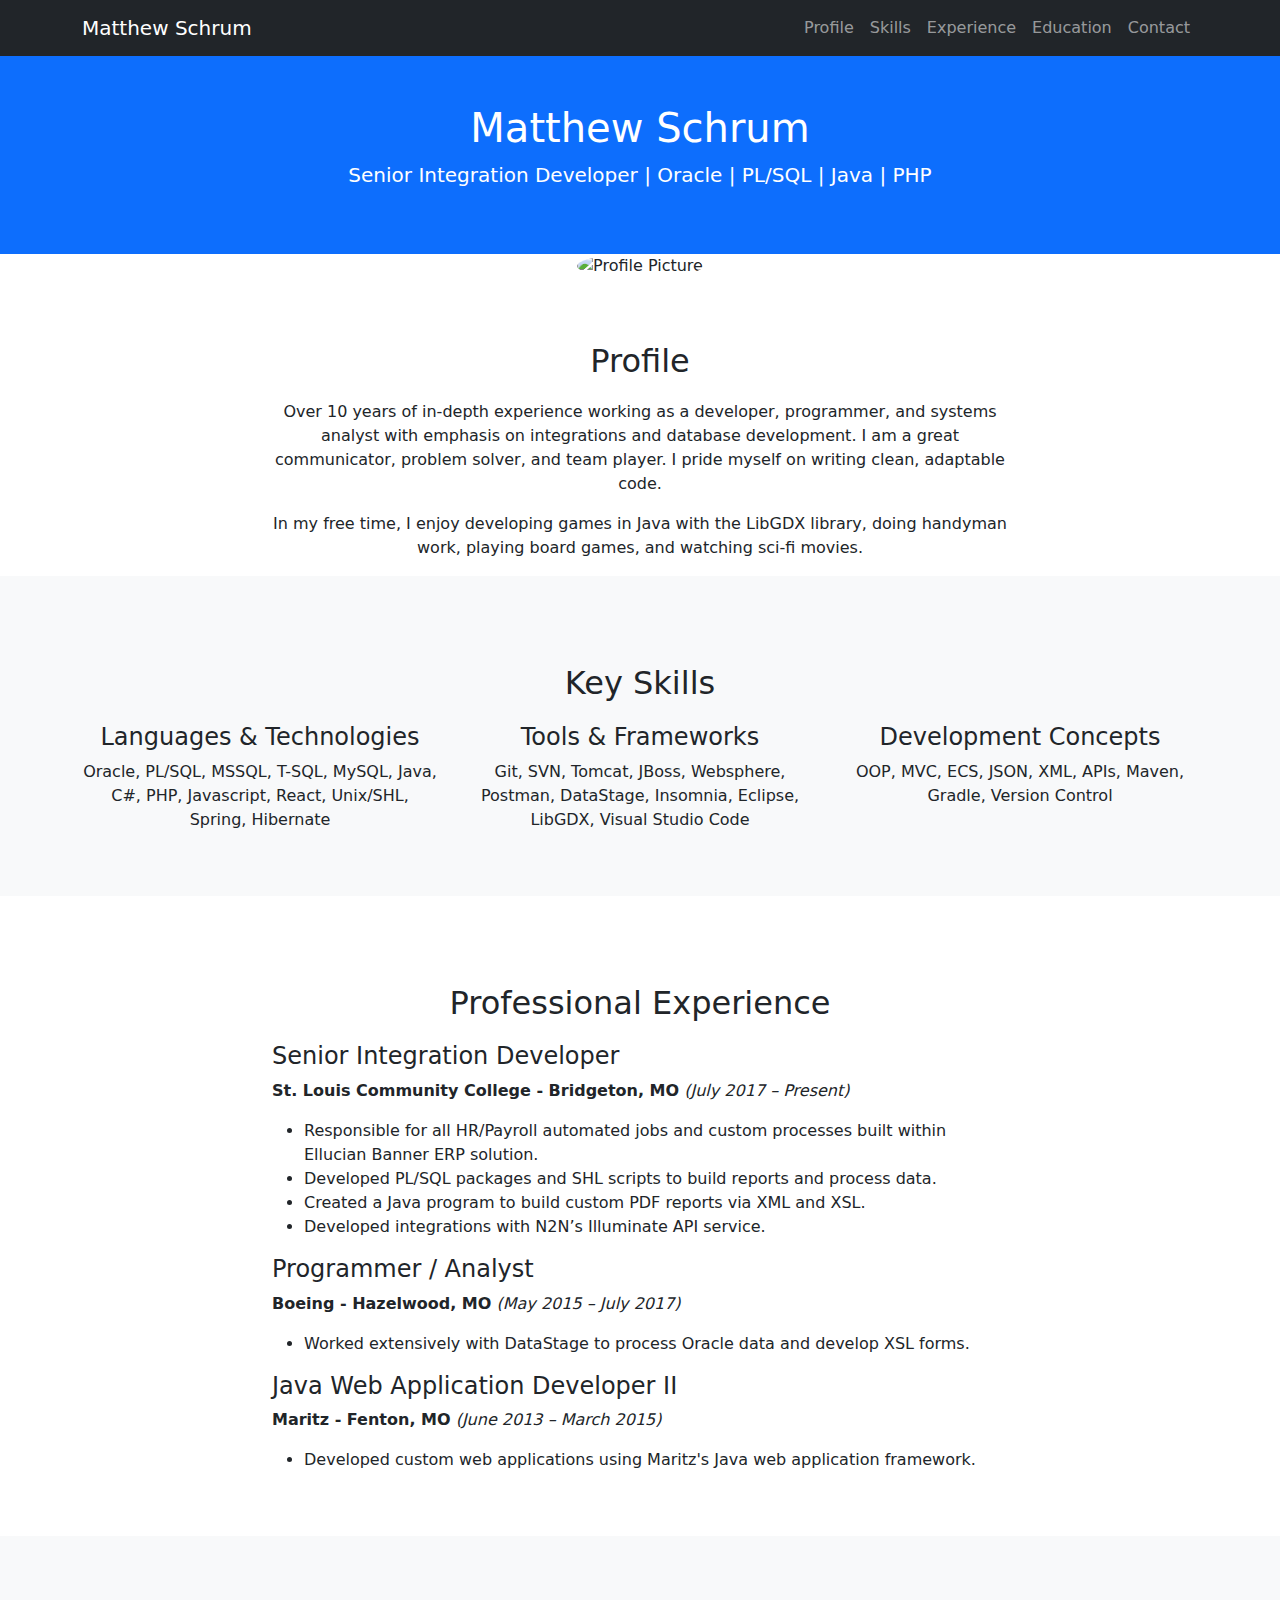
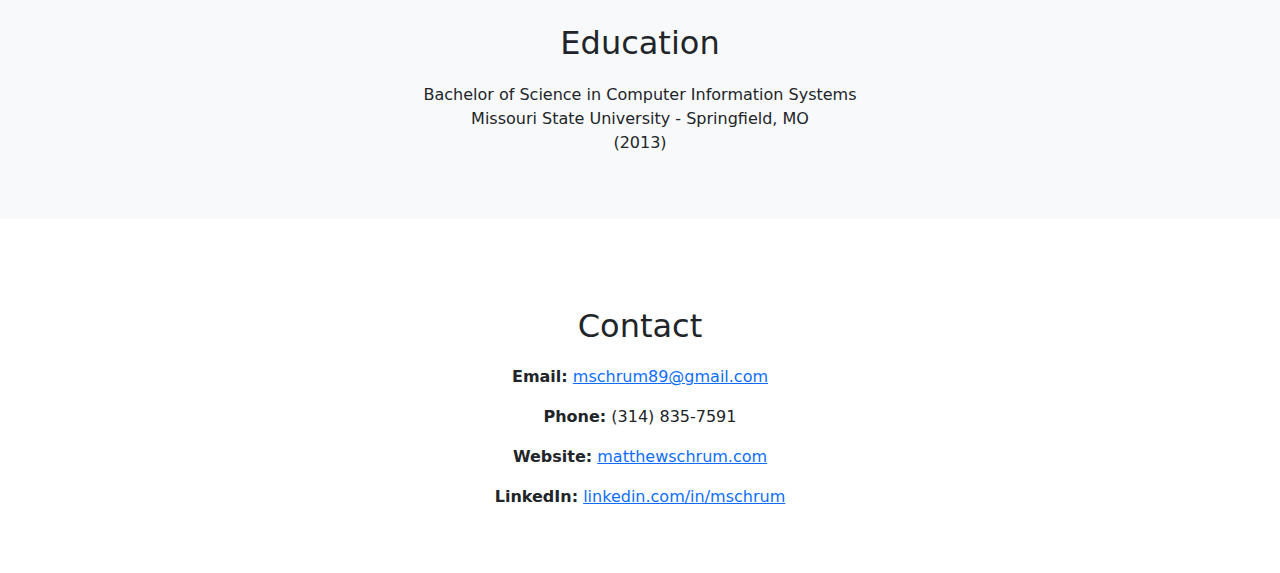
==== commit 1db7061f: "New portfolio based on resume" ====
--- a/index.html
+++ b/index.html
@@ -1,63 +1,137 @@
 <!DOCTYPE html>
-<html lang="zxx">
-
+<html lang="en">
 <head>
     <meta charset="UTF-8">
-    <meta name="description" content="matthewschrum.com">
-    <meta name="keywords" content="programming, art, portfolio, resume, personal, gaming, developer, development">
     <meta name="viewport" content="width=device-width, initial-scale=1.0">
-    <meta http-equiv="X-UA-Compatible" content="ie=edge">
-    <title>matthew schrum</title>
+    <title>Matthew Schrum - Portfolio</title>
+    <link href="https://cdn.jsdelivr.net/npm/bootstrap@5.3.0-alpha1/dist/css/bootstrap.min.css" rel="stylesheet">
+    <style>
+        body {
+            padding-top: 56px;
+        }
+        .profile-pic {
+            width: 150px;
+            height: 150px;
+            border-radius: 50%;
+        }
+        .section-title {
+            margin-top: 40px;
+            margin-bottom: 20px;
+        }
+    </style>
+</head>
+<body>
 
-    <!-- Google Font -->
-    <link href="https://fonts.googleapis.com/css2?family=Play:wght@400;700&display=swap" rel="stylesheet">
-    <link href="https://fonts.googleapis.com/css2?family=Josefin+Sans:wght@300;400;500;600;700&display=swap"
-        rel="stylesheet">
+    <!-- Navbar -->
+    <nav class="navbar navbar-expand-lg navbar-dark bg-dark fixed-top">
+        <div class="container">
+            <a class="navbar-brand" href="#">Matthew Schrum</a>
+            <button class="navbar-toggler" type="button" data-bs-toggle="collapse" data-bs-target="#navbarNav" aria-controls="navbarNav" aria-expanded="false" aria-label="Toggle navigation">
+                <span class="navbar-toggler-icon"></span>
+            </button>
+            <div class="collapse navbar-collapse" id="navbarNav">
+                <ul class="navbar-nav ms-auto">
+                    <li class="nav-item"><a class="nav-link" href="#profile">Profile</a></li>
+                    <li class="nav-item"><a class="nav-link" href="#skills">Skills</a></li>
+                    <li class="nav-item"><a class="nav-link" href="#experience">Experience</a></li>
+                    <li class="nav-item"><a class="nav-link" href="#education">Education</a></li>
+                    <li class="nav-item"><a class="nav-link" href="#contact">Contact</a></li>
+                </ul>
+            </div>
+        </div>
+    </nav>
 
-    <!-- Css Styles -->
-    <link rel="stylesheet" href="css/bootstrap.min.css" type="text/css">
-    <link rel="stylesheet" href="css/font-awesome.min.css" type="text/css">
-    <link rel="stylesheet" href="css/elegant-icons.css" type="text/css">
-    <link rel="stylesheet" href="css/owl.carousel.min.css" type="text/css">
-    <link rel="stylesheet" href="css/magnific-popup.css" type="text/css">
-    <link rel="stylesheet" href="css/slicknav.min.css" type="text/css">
-    <link rel="stylesheet" href="css/style.css" type="text/css">
-	<link rel="stylesheet" href="css/custom.css" type="text/css">
-</head>
+    <!-- Header -->
+    <header class="bg-primary text-white text-center py-5">
+        <div class="container">
+            <h1>Matthew Schrum</h1>
+            <p class="lead">Senior Integration Developer | Oracle | PL/SQL | Java | PHP</p>
+        </div>
+    </header>
 
-<body>
-    <!-- Page Preloder -->
-    <div id="preloder">
-        <div class="loader"></div>
-    </div>
-	
-	<div class="maincontent">
-		matthew schrum dot com<br/><br />
-		hey there.<br />
-		welcome.<br />
-		nice to meet you.<br />
-		i'm matthew.<br />
-		this is my website.<br />
-		um.<br />
-		not sure what else to say.<br />
-		so check out some of this stuff.<br />
-		<a href="https://github.com/Slyvr">github</a><br />
-		<a href="https://www.youtube.com/channel/UCF1z8R_51gC4aacyE3We5DA">youtube</a><br /><br />
-		want to get to know me even more?<br />
-		well, aren't you nosy.<br />
-		i guess i can say more <a href="about.html">here</a>.<br />
-		
-	</div>
+    <!-- Profile Section -->
+    <section id="profile" class="container text-center">
+        <div class="row">
+            <div class="col-lg-8 mx-auto">
+                <img src="https://via.placeholder.com/150" alt="Profile Picture" class="profile-pic mb-4">
+                <h2 class="section-title">Profile</h2>
+                <p>Over 10 years of in-depth experience working as a developer, programmer, and systems analyst with emphasis on integrations and database development. I am a great communicator, problem solver, and team player. I pride myself on writing clean, adaptable code.</p>
+                <p>In my free time, I enjoy developing games in Java with the LibGDX library, doing handyman work, playing board games, and watching sci-fi movies.</p>
+            </div>
+        </div>
+    </section>
 
-    <!-- Js Plugins -->
-    <script src="js/jquery-3.3.1.min.js"></script>
-    <script src="js/bootstrap.min.js"></script>
-    <script src="js/jquery.magnific-popup.min.js"></script>
-    <script src="js/mixitup.min.js"></script>
-    <script src="js/masonry.pkgd.min.js"></script>
-    <script src="js/jquery.slicknav.js"></script>
-    <script src="js/owl.carousel.min.js"></script>
-    <script src="js/main.js"></script>
+    <!-- Skills Section -->
+    <section id="skills" class="bg-light py-5">
+        <div class="container">
+            <h2 class="text-center section-title">Key Skills</h2>
+            <div class="row text-center">
+                <div class="col-md-4">
+                    <h4>Languages & Technologies</h4>
+                    <p>Oracle, PL/SQL, MSSQL, T-SQL, MySQL, Java, C#, PHP, Javascript, React, Unix/SHL, Spring, Hibernate</p>
+                </div>
+                <div class="col-md-4">
+                    <h4>Tools & Frameworks</h4>
+                    <p>Git, SVN, Tomcat, JBoss, Websphere, Postman, DataStage, Insomnia, Eclipse, LibGDX, Visual Studio Code</p>
+                </div>
+                <div class="col-md-4">
+                    <h4>Development Concepts</h4>
+                    <p>OOP, MVC, ECS, JSON, XML, APIs, Maven, Gradle, Version Control</p>
+                </div>
+            </div>
+        </div>
+    </section>
+
+    <!-- Experience Section -->
+    <section id="experience" class="container py-5">
+        <h2 class="text-center section-title">Professional Experience</h2>
+        <div class="row">
+            <div class="col-lg-8 mx-auto">
+                <h4>Senior Integration Developer</h4>
+                <p><strong>St. Louis Community College - Bridgeton, MO</strong> <em>(July 2017 – Present)</em></p>
+                <ul>
+                    <li>Responsible for all HR/Payroll automated jobs and custom processes built within Ellucian Banner ERP solution.</li>
+                    <li>Developed PL/SQL packages and SHL scripts to build reports and process data.</li>
+                    <li>Created a Java program to build custom PDF reports via XML and XSL.</li>
+                    <li>Developed integrations with N2N’s Illuminate API service.</li>
+                </ul>
+
+                <h4>Programmer / Analyst</h4>
+                <p><strong>Boeing - Hazelwood, MO</strong> <em>(May 2015 – July 2017)</em></p>
+                <ul>
+                    <li>Worked extensively with DataStage to process Oracle data and develop XSL forms.</li>
+                </ul>
+
+                <h4>Java Web Application Developer II</h4>
+                <p><strong>Maritz - Fenton, MO</strong> <em>(June 2013 – March 2015)</em></p>
+                <ul>
+                    <li>Developed custom web applications using Maritz's Java web application framework.</li>
+                </ul>
+            </div>
+        </div>
+    </section>
+
+    <!-- Education Section -->
+    <section id="education" class="bg-light py-5">
+        <div class="container">
+            <h2 class="text-center section-title">Education</h2>
+            <p class="text-center">Bachelor of Science in Computer Information Systems <br> Missouri State University - Springfield, MO <br> (2013)</p>
+        </div>
+    </section>
+
+    <!-- Contact Section -->
+    <section id="contact" class="container py-5">
+        <h2 class="text-center section-title">Contact</h2>
+        <div class="row">
+            <div class="col-lg-8 mx-auto text-center">
+                <p><strong>Email:</strong> <a href="mailto:mschrum89@gmail.com">mschrum89@gmail.com</a></p>
+                <p><strong>Phone:</strong> (314) 835-7591</p>
+                <p><strong>Website:</strong> <a href="http://matthewschrum.com">matthewschrum.com</a></p>
+                <p><strong>LinkedIn:</strong> <a href="http://linkedin.com/in/mschrum">linkedin.com/in/mschrum</a></p>
+            </div>
+        </div>
+    </section>
+
+    <script src="https://cdn.jsdelivr.net/npm/bootstrap@5.3.0-alpha1/dist/js/bootstrap.bundle.min.js"></script>
 </body>
-
-</html>+</html>
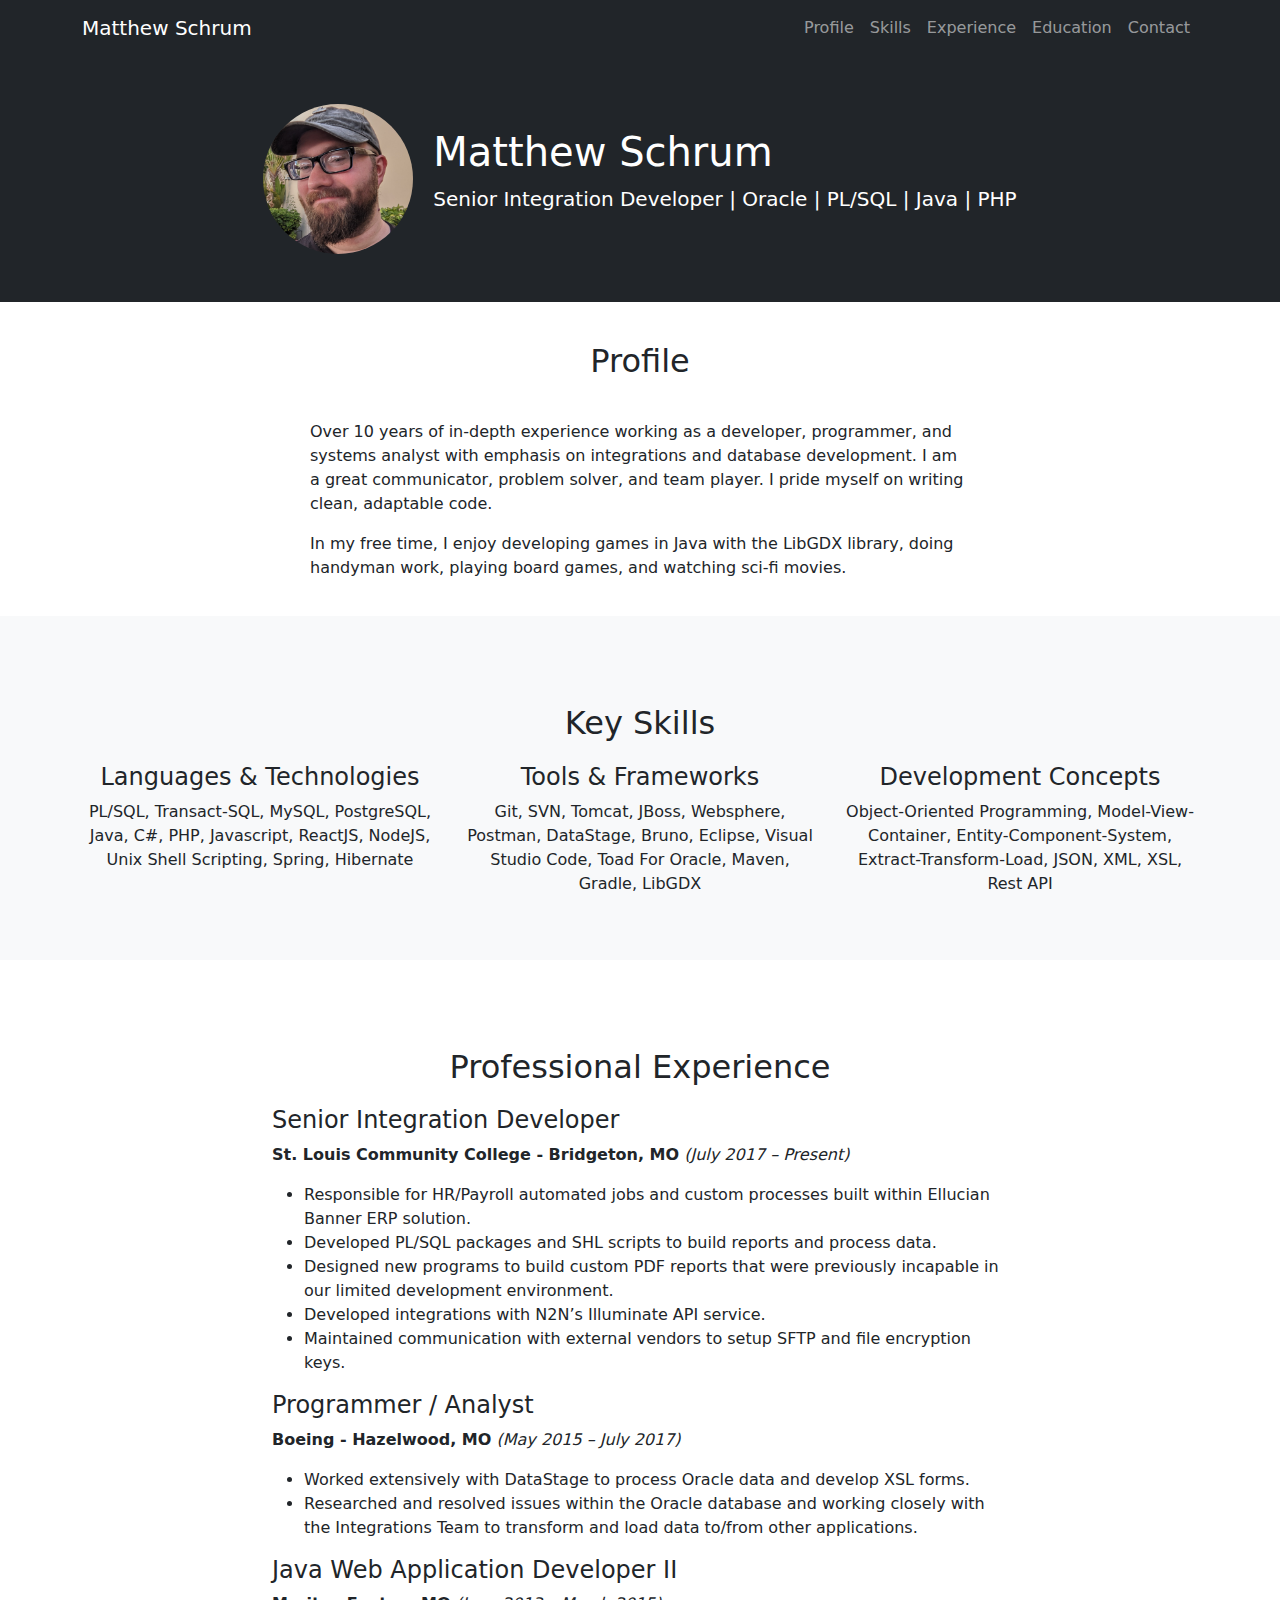
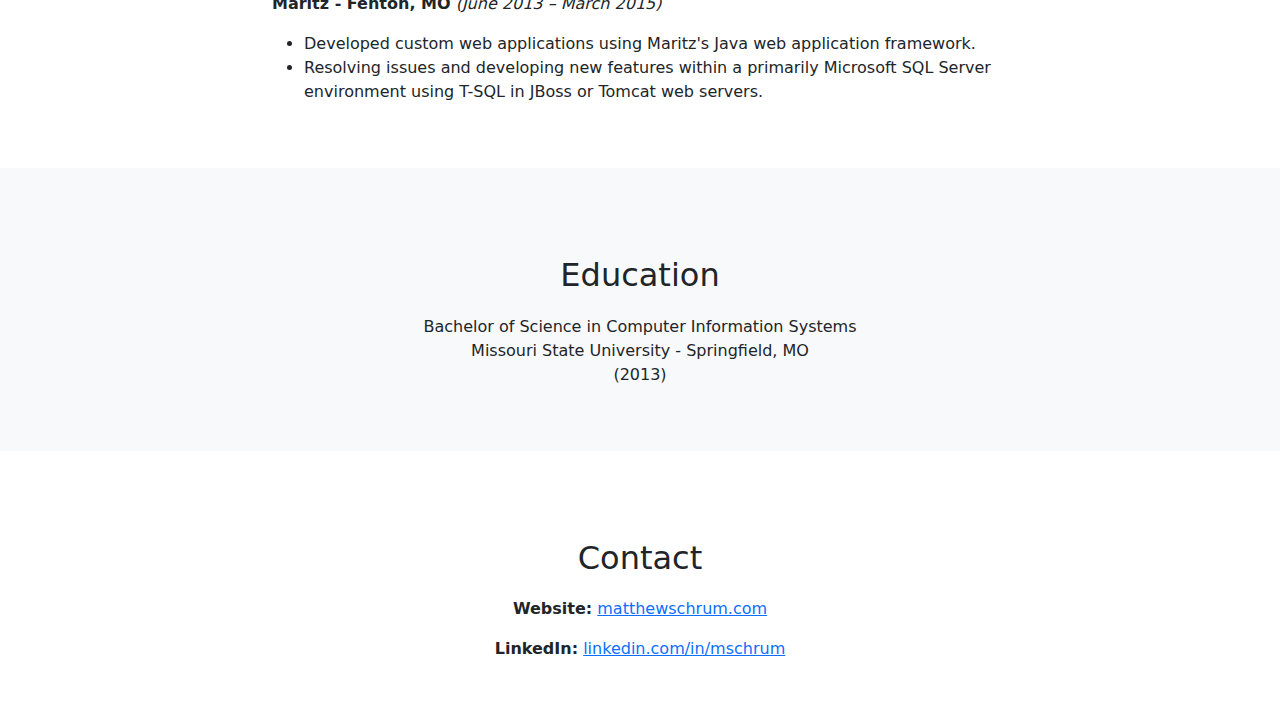
==== commit 3c5ec7a9: "Slight adjustments to positioning and content" ====
--- a/index.html
+++ b/index.html
@@ -17,6 +17,20 @@
         .section-title {
             margin-top: 40px;
             margin-bottom: 20px;
+        }
+		 .profile-container {
+            max-width: 700px;
+            text-align: left;
+            padding: 20px;
+            margin: 0 auto;
+        }
+		 .header-content {
+            display: flex;
+            align-items: center;
+            justify-content: center;
+        }
+        .header-content img {
+            margin-right: 20px;
         }
     </style>
 </head>
@@ -42,10 +56,15 @@
     </nav>
 
     <!-- Header -->
-    <header class="bg-primary text-white text-center py-5">
+ <header class="bg-dark text-white py-5">
         <div class="container">
-            <h1>Matthew Schrum</h1>
-            <p class="lead">Senior Integration Developer | Oracle | PL/SQL | Java | PHP</p>
+            <div class="header-content">
+                <img src="img/profile.jpg" alt="Profile Picture" class="profile-pic">
+                <div>
+                    <h1>Matthew Schrum</h1>
+                    <p class="lead">Senior Integration Developer | Oracle | PL/SQL | Java | PHP</p>
+                </div>
+            </div>
         </div>
     </header>
 
@@ -53,10 +72,11 @@
     <section id="profile" class="container text-center">
         <div class="row">
             <div class="col-lg-8 mx-auto">
-                <img src="https://via.placeholder.com/150" alt="Profile Picture" class="profile-pic mb-4">
                 <h2 class="section-title">Profile</h2>
-                <p>Over 10 years of in-depth experience working as a developer, programmer, and systems analyst with emphasis on integrations and database development. I am a great communicator, problem solver, and team player. I pride myself on writing clean, adaptable code.</p>
-                <p>In my free time, I enjoy developing games in Java with the LibGDX library, doing handyman work, playing board games, and watching sci-fi movies.</p>
+                <div class="profile-container">
+					<p>Over 10 years of in-depth experience working as a developer, programmer, and systems analyst with emphasis on integrations and database development. I am a great communicator, problem solver, and team player. I pride myself on writing clean, adaptable code.</p>
+					<p>In my free time, I enjoy developing games in Java with the LibGDX library, doing handyman work, playing board games, and watching sci-fi movies.</p>
+				</div>
             </div>
         </div>
     </section>
@@ -68,15 +88,15 @@
             <div class="row text-center">
                 <div class="col-md-4">
                     <h4>Languages & Technologies</h4>
-                    <p>Oracle, PL/SQL, MSSQL, T-SQL, MySQL, Java, C#, PHP, Javascript, React, Unix/SHL, Spring, Hibernate</p>
+                    <p>PL/SQL, Transact-SQL, MySQL, PostgreSQL, Java, C#, PHP, Javascript, ReactJS, NodeJS, Unix Shell Scripting, Spring, Hibernate</p>
                 </div>
                 <div class="col-md-4">
                     <h4>Tools & Frameworks</h4>
-                    <p>Git, SVN, Tomcat, JBoss, Websphere, Postman, DataStage, Insomnia, Eclipse, LibGDX, Visual Studio Code</p>
+                    <p>Git, SVN, Tomcat, JBoss, Websphere, Postman, DataStage, Bruno, Eclipse, Visual Studio Code, Toad For Oracle, Maven, Gradle, LibGDX</p>
                 </div>
                 <div class="col-md-4">
                     <h4>Development Concepts</h4>
-                    <p>OOP, MVC, ECS, JSON, XML, APIs, Maven, Gradle, Version Control</p>
+                    <p>Object-Oriented Programming, Model-View-Container, Entity-Component-System, Extract-Transform-Load, JSON, XML, XSL, Rest API</p>
                 </div>
             </div>
         </div>
@@ -90,22 +110,25 @@
                 <h4>Senior Integration Developer</h4>
                 <p><strong>St. Louis Community College - Bridgeton, MO</strong> <em>(July 2017 – Present)</em></p>
                 <ul>
-                    <li>Responsible for all HR/Payroll automated jobs and custom processes built within Ellucian Banner ERP solution.</li>
+                    <li>Responsible for HR/Payroll automated jobs and custom processes built within Ellucian Banner ERP solution.</li>
                     <li>Developed PL/SQL packages and SHL scripts to build reports and process data.</li>
-                    <li>Created a Java program to build custom PDF reports via XML and XSL.</li>
+					<li>Designed new programs to build custom PDF reports that were previously incapable in our limited development environment.</li>
                     <li>Developed integrations with N2N’s Illuminate API service.</li>
+					<li>Maintained communication with external vendors to setup SFTP and file encryption keys.</li>
                 </ul>
 
                 <h4>Programmer / Analyst</h4>
                 <p><strong>Boeing - Hazelwood, MO</strong> <em>(May 2015 – July 2017)</em></p>
                 <ul>
                     <li>Worked extensively with DataStage to process Oracle data and develop XSL forms.</li>
+					<li>Researched and resolved issues within the Oracle database and working closely with the Integrations Team to transform and load data to/from other applications.</li>
                 </ul>
 
                 <h4>Java Web Application Developer II</h4>
                 <p><strong>Maritz - Fenton, MO</strong> <em>(June 2013 – March 2015)</em></p>
                 <ul>
                     <li>Developed custom web applications using Maritz's Java web application framework.</li>
+					<li>Resolving issues and developing new features within a primarily Microsoft SQL Server environment using T-SQL in JBoss or Tomcat web servers.</li>
                 </ul>
             </div>
         </div>
@@ -124,8 +147,6 @@
         <h2 class="text-center section-title">Contact</h2>
         <div class="row">
             <div class="col-lg-8 mx-auto text-center">
-                <p><strong>Email:</strong> <a href="mailto:mschrum89@gmail.com">mschrum89@gmail.com</a></p>
-                <p><strong>Phone:</strong> (314) 835-7591</p>
                 <p><strong>Website:</strong> <a href="http://matthewschrum.com">matthewschrum.com</a></p>
                 <p><strong>LinkedIn:</strong> <a href="http://linkedin.com/in/mschrum">linkedin.com/in/mschrum</a></p>
             </div>
